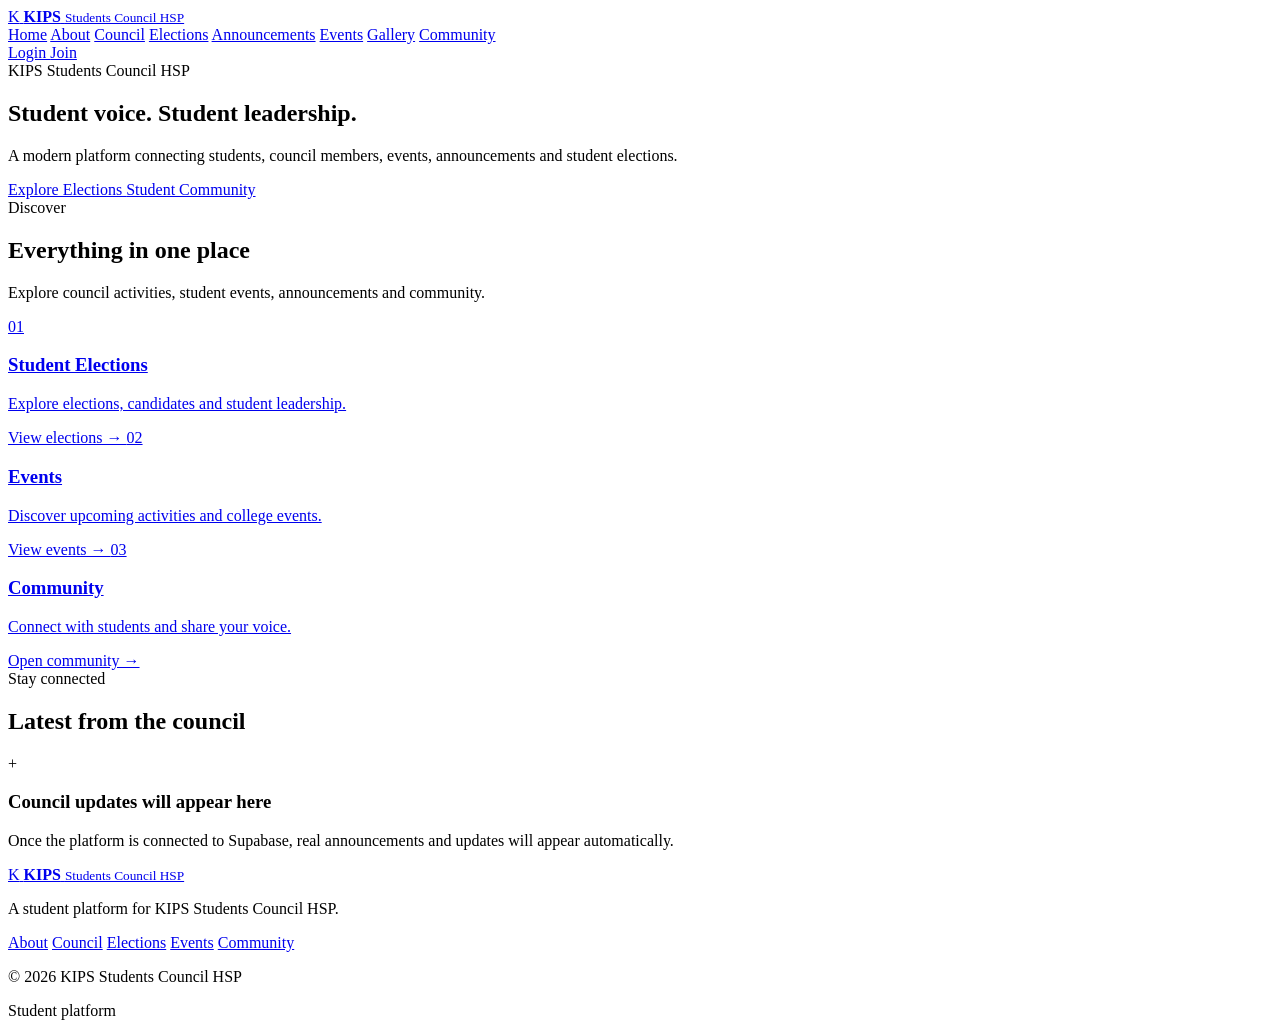
==== index.html @ b63b07a6 "Create index.html" ====
<!DOCTYPE html>
<html lang="en">
<head>
    <meta charset="UTF-8">
    <meta name="viewport" content="width=device-width, initial-scale=1.0">

    <title>KIPS Students Council HSP</title>

    <meta
        name="description"
        content="KIPS Students Council HSP — student leadership, community, events and elections."
    >

    <link rel="stylesheet" href="css/style.css">
</head>

<body>

    <header class="site-header">

        <div class="container nav-container">

            <a href="index.html" class="brand">
                <span class="brand-mark">K</span>

                <span class="brand-text">
                    <strong>KIPS</strong>
                    <small>Students Council HSP</small>
                </span>
            </a>

            <nav class="main-nav">

                <a href="index.html">Home</a>
                <a href="about.html">About</a>
                <a href="council.html">Council</a>
                <a href="elections.html">Elections</a>
                <a href="announcements.html">Announcements</a>
                <a href="events.html">Events</a>
                <a href="gallery.html">Gallery</a>
                <a href="community.html">Community</a>

            </nav>

            <div class="nav-actions">

                <a href="login.html" class="btn btn-outline">
                    Login
                </a>

                <a href="signup.html" class="btn btn-primary">
                    Join
                </a>

            </div>

        </div>

    </header>


    <main>

        <section class="hero">

            <div class="container hero-content">

                <div class="hero-copy">

                    <span class="eyebrow">
                        KIPS Students Council HSP
                    </span>

                    <h1>
                        Student voice.
                        <span>Student leadership.</span>
                    </h1>

                    <p>
                        A modern platform connecting students,
                        council members, events, announcements
                        and student elections.
                    </p>

                    <div class="hero-actions">

                        <a href="elections.html" class="btn btn-primary btn-large">
                            Explore Elections
                        </a>

                        <a href="community.html" class="btn btn-secondary btn-large">
                            Student Community
                        </a>

                    </div>

                </div>

            </div>

        </section>


        <section class="section">

            <div class="container">

                <div class="section-heading">

                    <div>
                        <span class="eyebrow">Discover</span>

                        <h2>
                            Everything in one place
                        </h2>
                    </div>

                    <p>
                        Explore council activities, student
                        events, announcements and community.
                    </p>

                </div>


                <div class="feature-grid">

                    <a href="elections.html" class="feature-card">

                        <span class="feature-number">01</span>

                        <h3>Student Elections</h3>

                        <p>
                            Explore elections, candidates
                            and student leadership.
                        </p>

                        <span class="card-link">
                            View elections →
                        </span>

                    </a>


                    <a href="events.html" class="feature-card">

                        <span class="feature-number">02</span>

                        <h3>Events</h3>

                        <p>
                            Discover upcoming activities
                            and college events.
                        </p>

                        <span class="card-link">
                            View events →
                        </span>

                    </a>


                    <a href="community.html" class="feature-card">

                        <span class="feature-number">03</span>

                        <h3>Community</h3>

                        <p>
                            Connect with students and
                            share your voice.
                        </p>

                        <span class="card-link">
                            Open community →
                        </span>

                    </a>

                </div>

            </div>

        </section>


        <section class="section section-alt">

            <div class="container">

                <div class="section-heading">

                    <div>
                        <span class="eyebrow">Stay connected</span>

                        <h2>
                            Latest from the council
                        </h2>
                    </div>

                </div>


                <div class="content-placeholder">

                    <div class="empty-state">

                        <span class="empty-icon">+</span>

                        <h3>
                            Council updates will appear here
                        </h3>

                        <p>
                            Once the platform is connected to
                            Supabase, real announcements and
                            updates will appear automatically.
                        </p>

                    </div>

                </div>

            </div>

        </section>

    </main>


    <footer class="site-footer">

        <div class="container footer-content">

            <div>

                <a href="index.html" class="brand">
                    <span class="brand-mark">K</span>

                    <span class="brand-text">
                        <strong>KIPS</strong>
                        <small>Students Council HSP</small>
                    </span>
                </a>

                <p class="footer-description">
                    A student platform for KIPS Students Council HSP.
                </p>

            </div>


            <div class="footer-links">

                <a href="about.html">About</a>
                <a href="council.html">Council</a>
                <a href="elections.html">Elections</a>
                <a href="events.html">Events</a>
                <a href="community.html">Community</a>

            </div>

        </div>


        <div class="container footer-bottom">

            <p>
                © 2026 KIPS Students Council HSP
            </p>

            <p>
                Student platform
            </p>

        </div>

    </footer>


    <script src="js/app.js"></script>

</body>
</html>
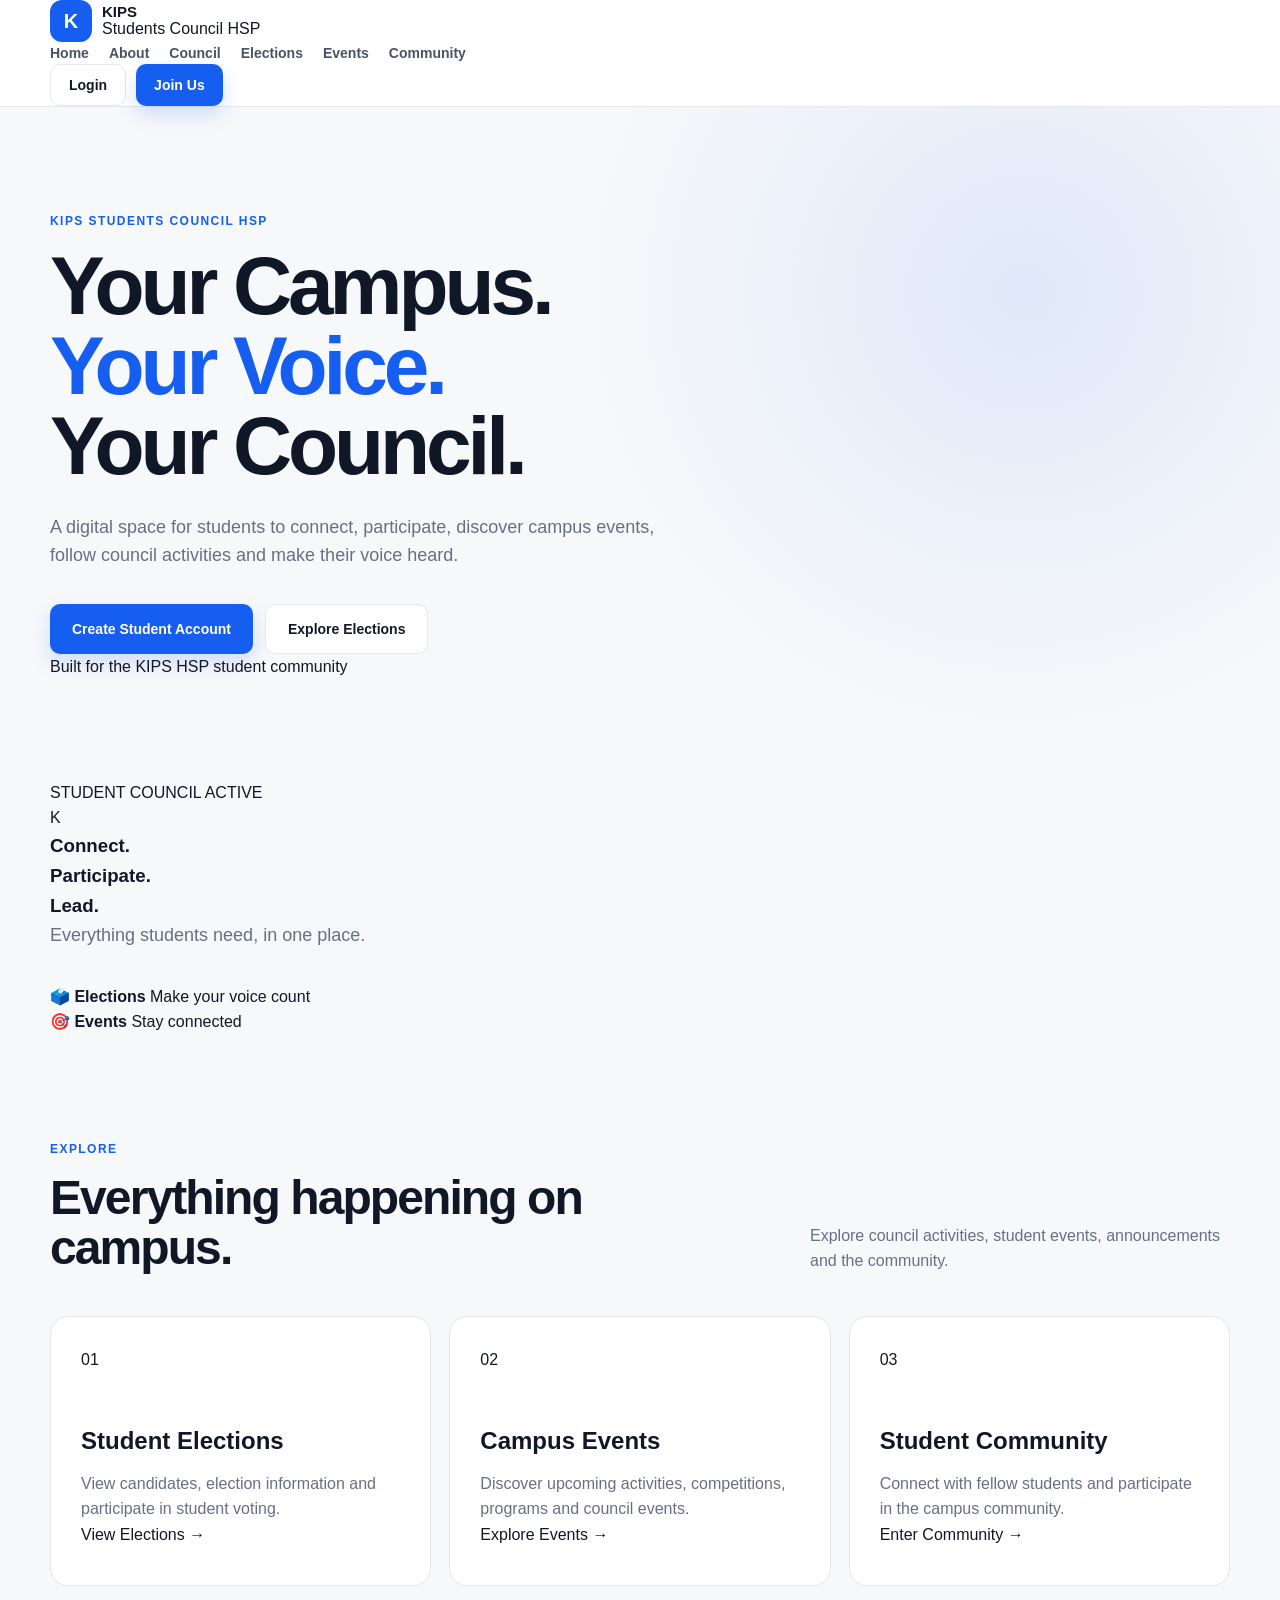
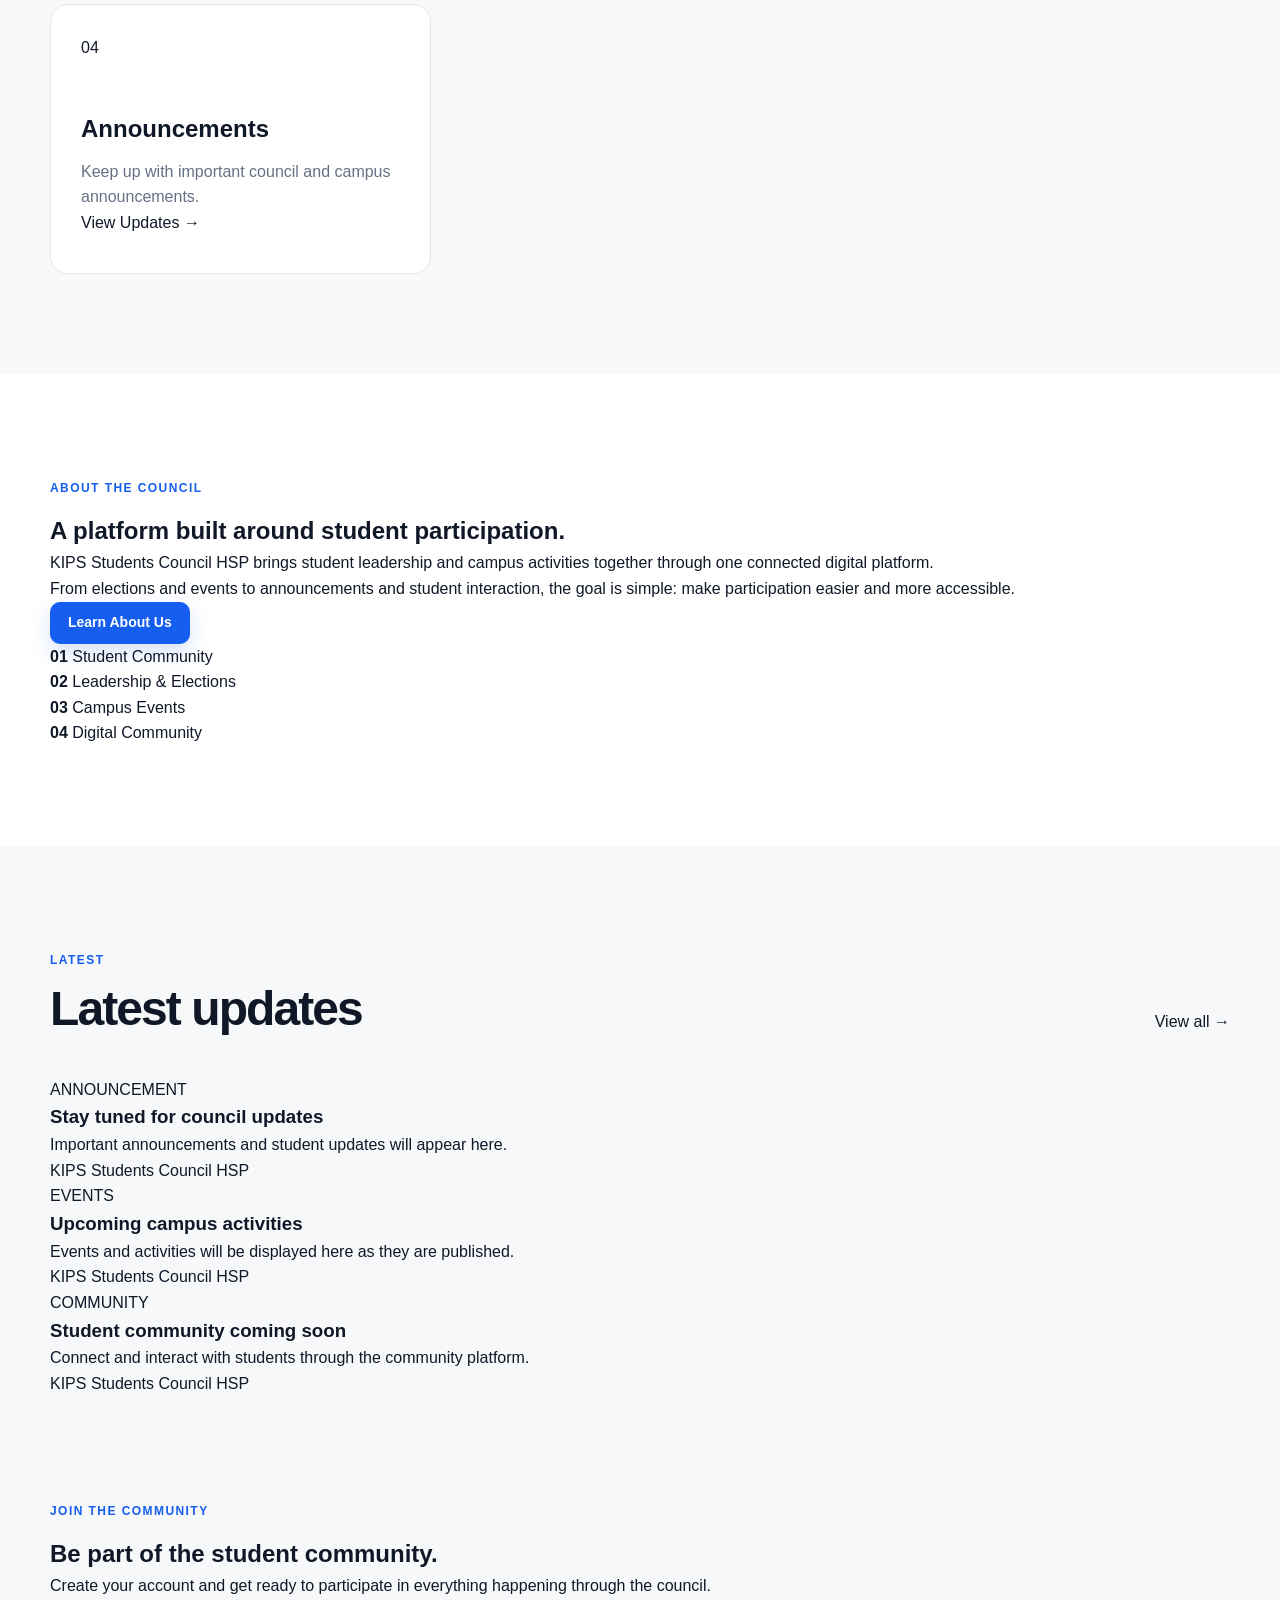
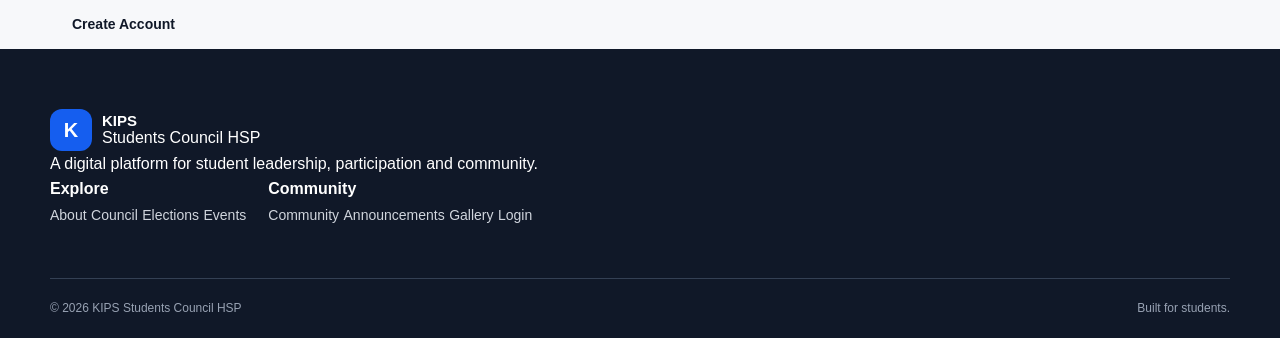
==== commit 6cce398d: "Update index.html" ====
--- a/index.html
+++ b/index.html
@@ -3,277 +3,428 @@
 <head>
     <meta charset="UTF-8">
     <meta name="viewport" content="width=device-width, initial-scale=1.0">
-
+    <meta name="description" content="KIPS Students Council HSP — Student leadership, events, elections, announcements and community.">
     <title>KIPS Students Council HSP</title>
-
-    <meta
-        name="description"
-        content="KIPS Students Council HSP — student leadership, community, events and elections."
-    >
 
     <link rel="stylesheet" href="css/style.css">
 </head>
 
 <body>
 
+    <!-- HEADER -->
     <header class="site-header">
-
-        <div class="container nav-container">
+        <div class="container nav-wrap">
 
             <a href="index.html" class="brand">
-                <span class="brand-mark">K</span>
-
-                <span class="brand-text">
+                <div class="brand-mark">K</div>
+
+                <div class="brand-text">
                     <strong>KIPS</strong>
-                    <small>Students Council HSP</small>
-                </span>
+                    <span>Students Council HSP</span>
+                </div>
             </a>
 
             <nav class="main-nav">
-
-                <a href="index.html">Home</a>
-                <a href="about.html">About</a>
-                <a href="council.html">Council</a>
-                <a href="elections.html">Elections</a>
-                <a href="announcements.html">Announcements</a>
-                <a href="events.html">Events</a>
-                <a href="gallery.html">Gallery</a>
-                <a href="community.html">Community</a>
-
-            </nav>
-
-            <div class="nav-actions">
-
-                <a href="login.html" class="btn btn-outline">
-                    Login
-                </a>
-
-                <a href="signup.html" class="btn btn-primary">
-                    Join
-                </a>
-
-            </div>
-
-        </div>
-
-    </header>
-
-
-    <main>
-
-        <section class="hero">
-
-            <div class="container hero-content">
-
-                <div class="hero-copy">
-
-                    <span class="eyebrow">
-                        KIPS Students Council HSP
-                    </span>
-
-                    <h1>
-                        Student voice.
-                        <span>Student leadership.</span>
-                    </h1>
-
-                    <p>
-                        A modern platform connecting students,
-                        council members, events, announcements
-                        and student elections.
-                    </p>
-
-                    <div class="hero-actions">
-
-                        <a href="elections.html" class="btn btn-primary btn-large">
-                            Explore Elections
-                        </a>
-
-                        <a href="community.html" class="btn btn-secondary btn-large">
-                            Student Community
-                        </a>
-
-                    </div>
-
-                </div>
-
-            </div>
-
-        </section>
-
-
-        <section class="section">
-
-            <div class="container">
-
-                <div class="section-heading">
-
-                    <div>
-                        <span class="eyebrow">Discover</span>
-
-                        <h2>
-                            Everything in one place
-                        </h2>
-                    </div>
-
-                    <p>
-                        Explore council activities, student
-                        events, announcements and community.
-                    </p>
-
-                </div>
-
-
-                <div class="feature-grid">
-
-                    <a href="elections.html" class="feature-card">
-
-                        <span class="feature-number">01</span>
-
-                        <h3>Student Elections</h3>
-
-                        <p>
-                            Explore elections, candidates
-                            and student leadership.
-                        </p>
-
-                        <span class="card-link">
-                            View elections →
-                        </span>
-
-                    </a>
-
-
-                    <a href="events.html" class="feature-card">
-
-                        <span class="feature-number">02</span>
-
-                        <h3>Events</h3>
-
-                        <p>
-                            Discover upcoming activities
-                            and college events.
-                        </p>
-
-                        <span class="card-link">
-                            View events →
-                        </span>
-
-                    </a>
-
-
-                    <a href="community.html" class="feature-card">
-
-                        <span class="feature-number">03</span>
-
-                        <h3>Community</h3>
-
-                        <p>
-                            Connect with students and
-                            share your voice.
-                        </p>
-
-                        <span class="card-link">
-                            Open community →
-                        </span>
-
-                    </a>
-
-                </div>
-
-            </div>
-
-        </section>
-
-
-        <section class="section section-alt">
-
-            <div class="container">
-
-                <div class="section-heading">
-
-                    <div>
-                        <span class="eyebrow">Stay connected</span>
-
-                        <h2>
-                            Latest from the council
-                        </h2>
-                    </div>
-
-                </div>
-
-
-                <div class="content-placeholder">
-
-                    <div class="empty-state">
-
-                        <span class="empty-icon">+</span>
-
-                        <h3>
-                            Council updates will appear here
-                        </h3>
-
-                        <p>
-                            Once the platform is connected to
-                            Supabase, real announcements and
-                            updates will appear automatically.
-                        </p>
-
-                    </div>
-
-                </div>
-
-            </div>
-
-        </section>
-
-    </main>
-
-
-    <footer class="site-footer">
-
-        <div class="container footer-content">
-
-            <div>
-
-                <a href="index.html" class="brand">
-                    <span class="brand-mark">K</span>
-
-                    <span class="brand-text">
-                        <strong>KIPS</strong>
-                        <small>Students Council HSP</small>
-                    </span>
-                </a>
-
-                <p class="footer-description">
-                    A student platform for KIPS Students Council HSP.
-                </p>
-
-            </div>
-
-
-            <div class="footer-links">
-
+                <a href="index.html" class="active">Home</a>
                 <a href="about.html">About</a>
                 <a href="council.html">Council</a>
                 <a href="elections.html">Elections</a>
                 <a href="events.html">Events</a>
                 <a href="community.html">Community</a>
-
+            </nav>
+
+            <div class="nav-actions">
+                <a href="login.html" class="btn btn-outline">Login</a>
+                <a href="signup.html" class="btn btn-primary">Join Us</a>
             </div>
 
         </div>
+    </header>
+
+
+    <!-- HERO -->
+    <main>
+
+        <section class="hero">
+            <div class="container hero-grid">
+
+                <div class="hero-content">
+
+                    <span class="eyebrow">
+                        KIPS Students Council HSP
+                    </span>
+
+                    <h1>
+                        Your Campus.
+                        <span>Your Voice.</span>
+                        Your Council.
+                    </h1>
+
+                    <p>
+                        A digital space for students to connect, participate,
+                        discover campus events, follow council activities and
+                        make their voice heard.
+                    </p>
+
+                    <div class="hero-actions">
+                        <a href="signup.html" class="btn btn-primary btn-large">
+                            Create Student Account
+                        </a>
+
+                        <a href="elections.html" class="btn btn-outline btn-large">
+                            Explore Elections
+                        </a>
+                    </div>
+
+                    <div class="hero-note">
+                        <span class="status-dot"></span>
+                        Built for the KIPS HSP student community
+                    </div>
+
+                </div>
+
+
+                <div class="hero-visual">
+
+                    <div class="hero-card hero-card-main">
+                        <div class="hero-card-top">
+                            <span class="mini-label">STUDENT COUNCIL</span>
+                            <span class="mini-status">ACTIVE</span>
+                        </div>
+
+                        <div class="hero-symbol">
+                            K
+                        </div>
+
+                        <h3>
+                            Connect.<br>
+                            Participate.<br>
+                            Lead.
+                        </h3>
+
+                        <p>
+                            Everything students need, in one place.
+                        </p>
+                    </div>
+
+                    <div class="floating-card floating-card-one">
+                        <strong>🗳️ Elections</strong>
+                        <span>Make your voice count</span>
+                    </div>
+
+                    <div class="floating-card floating-card-two">
+                        <strong>🎯 Events</strong>
+                        <span>Stay connected</span>
+                    </div>
+
+                </div>
+
+            </div>
+        </section>
+
+
+        <!-- QUICK ACCESS -->
+        <section class="section">
+            <div class="container">
+
+                <div class="section-heading">
+                    <div>
+                        <span class="eyebrow">EXPLORE</span>
+                        <h2>Everything happening on campus.</h2>
+                    </div>
+
+                    <p>
+                        Explore council activities, student events,
+                        announcements and the community.
+                    </p>
+                </div>
+
+
+                <div class="feature-grid">
+
+                    <a href="elections.html" class="feature-card">
+                        <div class="feature-icon">01</div>
+
+                        <h3>Student Elections</h3>
+
+                        <p>
+                            View candidates, election information and
+                            participate in student voting.
+                        </p>
+
+                        <span class="feature-link">
+                            View Elections →
+                        </span>
+                    </a>
+
+
+                    <a href="events.html" class="feature-card">
+                        <div class="feature-icon">02</div>
+
+                        <h3>Campus Events</h3>
+
+                        <p>
+                            Discover upcoming activities, competitions,
+                            programs and council events.
+                        </p>
+
+                        <span class="feature-link">
+                            Explore Events →
+                        </span>
+                    </a>
+
+
+                    <a href="community.html" class="feature-card">
+                        <div class="feature-icon">03</div>
+
+                        <h3>Student Community</h3>
+
+                        <p>
+                            Connect with fellow students and participate
+                            in the campus community.
+                        </p>
+
+                        <span class="feature-link">
+                            Enter Community →
+                        </span>
+                    </a>
+
+
+                    <a href="announcements.html" class="feature-card">
+                        <div class="feature-icon">04</div>
+
+                        <h3>Announcements</h3>
+
+                        <p>
+                            Keep up with important council and campus
+                            announcements.
+                        </p>
+
+                        <span class="feature-link">
+                            View Updates →
+                        </span>
+                    </a>
+
+                </div>
+
+            </div>
+        </section>
+
+
+        <!-- ABOUT PREVIEW -->
+        <section class="section section-alt">
+            <div class="container split-section">
+
+                <div>
+                    <span class="eyebrow">ABOUT THE COUNCIL</span>
+
+                    <h2>
+                        A platform built around student participation.
+                    </h2>
+
+                    <p>
+                        KIPS Students Council HSP brings student leadership
+                        and campus activities together through one connected
+                        digital platform.
+                    </p>
+
+                    <p>
+                        From elections and events to announcements and
+                        student interaction, the goal is simple:
+                        make participation easier and more accessible.
+                    </p>
+
+                    <a href="about.html" class="btn btn-primary">
+                        Learn About Us
+                    </a>
+                </div>
+
+
+                <div class="stats-panel">
+
+                    <div class="stat">
+                        <strong>01</strong>
+                        <span>Student Community</span>
+                    </div>
+
+                    <div class="stat">
+                        <strong>02</strong>
+                        <span>Leadership & Elections</span>
+                    </div>
+
+                    <div class="stat">
+                        <strong>03</strong>
+                        <span>Campus Events</span>
+                    </div>
+
+                    <div class="stat">
+                        <strong>04</strong>
+                        <span>Digital Community</span>
+                    </div>
+
+                </div>
+
+            </div>
+        </section>
+
+
+        <!-- LATEST UPDATES -->
+        <section class="section">
+            <div class="container">
+
+                <div class="section-heading">
+                    <div>
+                        <span class="eyebrow">LATEST</span>
+                        <h2>Latest updates</h2>
+                    </div>
+
+                    <a href="announcements.html" class="text-link">
+                        View all →
+                    </a>
+                </div>
+
+
+                <div class="updates-grid">
+
+                    <article class="update-card">
+                        <span class="update-tag">ANNOUNCEMENT</span>
+
+                        <h3>
+                            Stay tuned for council updates
+                        </h3>
+
+                        <p>
+                            Important announcements and student updates
+                            will appear here.
+                        </p>
+
+                        <span class="update-date">
+                            KIPS Students Council HSP
+                        </span>
+                    </article>
+
+
+                    <article class="update-card">
+                        <span class="update-tag">EVENTS</span>
+
+                        <h3>
+                            Upcoming campus activities
+                        </h3>
+
+                        <p>
+                            Events and activities will be displayed here
+                            as they are published.
+                        </p>
+
+                        <span class="update-date">
+                            KIPS Students Council HSP
+                        </span>
+                    </article>
+
+
+                    <article class="update-card">
+                        <span class="update-tag">COMMUNITY</span>
+
+                        <h3>
+                            Student community coming soon
+                        </h3>
+
+                        <p>
+                            Connect and interact with students through
+                            the community platform.
+                        </p>
+
+                        <span class="update-date">
+                            KIPS Students Council HSP
+                        </span>
+                    </article>
+
+                </div>
+
+            </div>
+        </section>
+
+
+        <!-- CTA -->
+        <section class="cta-section">
+            <div class="container cta-content">
+
+                <div>
+                    <span class="eyebrow">JOIN THE COMMUNITY</span>
+
+                    <h2>
+                        Be part of the student community.
+                    </h2>
+
+                    <p>
+                        Create your account and get ready to participate
+                        in everything happening through the council.
+                    </p>
+                </div>
+
+                <a href="signup.html" class="btn btn-light btn-large">
+                    Create Account
+                </a>
+
+            </div>
+        </section>
+
+    </main>
+
+
+    <!-- FOOTER -->
+    <footer class="site-footer">
+
+        <div class="container footer-grid">
+
+            <div>
+                <a href="index.html" class="brand footer-brand">
+                    <div class="brand-mark">K</div>
+
+                    <div class="brand-text">
+                        <strong>KIPS</strong>
+                        <span>Students Council HSP</span>
+                    </div>
+                </a>
+
+                <p>
+                    A digital platform for student leadership,
+                    participation and community.
+                </p>
+            </div>
+
+
+            <div class="footer-links">
+
+                <div>
+                    <h4>Explore</h4>
+                    <a href="about.html">About</a>
+                    <a href="council.html">Council</a>
+                    <a href="elections.html">Elections</a>
+                    <a href="events.html">Events</a>
+                </div>
+
+                <div>
+                    <h4>Community</h4>
+                    <a href="community.html">Community</a>
+                    <a href="announcements.html">Announcements</a>
+                    <a href="gallery.html">Gallery</a>
+                    <a href="login.html">Login</a>
+                </div>
+
+            </div>
+
+        </div>
 
 
         <div class="container footer-bottom">
-
-            <p>
+            <span>
                 © 2026 KIPS Students Council HSP
-            </p>
-
-            <p>
-                Student platform
-            </p>
-
+            </span>
+
+            <span>
+                Built for students.
+            </span>
         </div>
 
     </footer>
--- a/css/style.css
+++ b/css/style.css
@@ -0,0 +1,583 @@
+:root {
+    --bg: #f7f8fa;
+    --surface: #ffffff;
+    --surface-dark: #101828;
+
+    --text: #101828;
+    --muted: #667085;
+
+    --primary: #155eef;
+    --primary-dark: #004eeb;
+
+    --border: #e4e7ec;
+
+    --radius: 18px;
+
+    --container: 1180px;
+}
+
+
+* {
+    margin: 0;
+    padding: 0;
+    box-sizing: border-box;
+}
+
+
+html {
+    scroll-behavior: smooth;
+}
+
+
+body {
+    font-family: Arial, Helvetica, sans-serif;
+    background: var(--bg);
+    color: var(--text);
+    line-height: 1.6;
+}
+
+
+a {
+    color: inherit;
+    text-decoration: none;
+}
+
+
+.container {
+    width: min(1180px, calc(100% - 40px));
+    margin: 0 auto;
+}
+
+
+/* HEADER */
+
+.site-header {
+    position: sticky;
+    top: 0;
+    z-index: 100;
+
+    background: rgba(255, 255, 255, 0.96);
+    border-bottom: 1px solid var(--border);
+}
+
+
+.nav-container {
+    min-height: 76px;
+
+    display: flex;
+    align-items: center;
+    justify-content: space-between;
+
+    gap: 24px;
+}
+
+
+.brand {
+    display: flex;
+    align-items: center;
+    gap: 10px;
+
+    flex-shrink: 0;
+}
+
+
+.brand-mark {
+    width: 42px;
+    height: 42px;
+
+    display: grid;
+    place-items: center;
+
+    border-radius: 12px;
+
+    background: var(--primary);
+    color: white;
+
+    font-size: 20px;
+    font-weight: 800;
+}
+
+
+.brand-text {
+    display: flex;
+    flex-direction: column;
+
+    line-height: 1.1;
+}
+
+
+.brand-text strong {
+    font-size: 15px;
+}
+
+
+.brand-text small {
+    margin-top: 3px;
+
+    color: var(--muted);
+
+    font-size: 10px;
+}
+
+
+.main-nav {
+    display: flex;
+    align-items: center;
+    gap: 20px;
+}
+
+
+.main-nav a {
+    color: #475467;
+    font-size: 14px;
+    font-weight: 600;
+
+    transition:
+        color 0.2s ease,
+        transform 0.2s ease;
+}
+
+
+.main-nav a:hover {
+    color: var(--primary);
+    transform: translateY(-1px);
+}
+
+
+.nav-actions {
+    display: flex;
+    gap: 10px;
+}
+
+
+/* BUTTONS */
+
+.btn {
+    display: inline-flex;
+    align-items: center;
+    justify-content: center;
+
+    min-height: 42px;
+    padding: 0 18px;
+
+    border-radius: 10px;
+
+    font-size: 14px;
+    font-weight: 700;
+
+    transition:
+        transform 0.2s ease,
+        box-shadow 0.2s ease,
+        background 0.2s ease;
+}
+
+
+.btn:hover {
+    transform: translateY(-2px);
+}
+
+
+.btn-primary {
+    background: var(--primary);
+    color: white;
+
+    box-shadow: 0 8px 20px rgba(21, 94, 239, 0.18);
+}
+
+
+.btn-primary:hover {
+    background: var(--primary-dark);
+}
+
+
+.btn-outline {
+    border: 1px solid var(--border);
+    background: white;
+}
+
+
+.btn-secondary {
+    background: white;
+    border: 1px solid var(--border);
+}
+
+
+.btn-large {
+    min-height: 50px;
+    padding: 0 22px;
+}
+
+
+/* HERO */
+
+.hero {
+    min-height: 610px;
+
+    display: flex;
+    align-items: center;
+
+    background:
+        radial-gradient(
+            circle at 80% 20%,
+            rgba(21, 94, 239, 0.10),
+            transparent 35%
+        ),
+        var(--bg);
+}
+
+
+.hero-content {
+    padding: 100px 0;
+}
+
+
+.hero-copy {
+    max-width: 720px;
+}
+
+
+.eyebrow {
+    display: inline-block;
+
+    margin-bottom: 14px;
+
+    color: var(--primary);
+
+    font-size: 12px;
+    font-weight: 800;
+    letter-spacing: 0.12em;
+    text-transform: uppercase;
+}
+
+
+.hero h1 {
+    max-width: 760px;
+
+    font-size: clamp(48px, 7vw, 82px);
+    line-height: 0.98;
+    letter-spacing: -0.05em;
+
+    margin-bottom: 26px;
+}
+
+
+.hero h1 span {
+    display: block;
+    color: var(--primary);
+}
+
+
+.hero p {
+    max-width: 620px;
+
+    color: var(--muted);
+
+    font-size: 18px;
+
+    margin-bottom: 34px;
+}
+
+
+.hero-actions {
+    display: flex;
+    flex-wrap: wrap;
+    gap: 12px;
+}
+
+
+/* SECTIONS */
+
+.section {
+    padding: 100px 0;
+}
+
+
+.section-alt {
+    background: white;
+}
+
+
+.section-heading {
+    display: flex;
+    align-items: end;
+    justify-content: space-between;
+
+    gap: 40px;
+
+    margin-bottom: 42px;
+}
+
+
+.section-heading h2 {
+    font-size: clamp(32px, 4vw, 48px);
+    line-height: 1.05;
+    letter-spacing: -0.04em;
+}
+
+
+.section-heading p {
+    max-width: 420px;
+
+    color: var(--muted);
+}
+
+
+/* FEATURE CARDS */
+
+.feature-grid {
+    display: grid;
+    grid-template-columns: repeat(3, 1fr);
+    gap: 18px;
+}
+
+
+.feature-card {
+    min-height: 270px;
+
+    display: flex;
+    flex-direction: column;
+
+    padding: 30px;
+
+    background: var(--surface);
+
+    border: 1px solid var(--border);
+    border-radius: var(--radius);
+
+    transition:
+        transform 0.25s ease,
+        box-shadow 0.25s ease,
+        border-color 0.25s ease;
+}
+
+
+.feature-card:hover {
+    transform: translateY(-6px);
+
+    border-color: rgba(21, 94, 239, 0.3);
+
+    box-shadow: 0 18px 45px rgba(16, 24, 40, 0.08);
+}
+
+
+.feature-number {
+    color: var(--primary);
+
+    font-size: 12px;
+    font-weight: 800;
+}
+
+
+.feature-card h3 {
+    margin-top: 50px;
+
+    font-size: 24px;
+}
+
+
+.feature-card p {
+    margin-top: 10px;
+
+    color: var(--muted);
+}
+
+
+.card-link {
+    margin-top: auto;
+
+    color: var(--primary);
+
+    font-size: 14px;
+    font-weight: 700;
+}
+
+
+/* EMPTY STATE */
+
+.content-placeholder {
+    min-height: 300px;
+
+    display: grid;
+    place-items: center;
+
+    border: 1px dashed #cfd4dc;
+    border-radius: var(--radius);
+}
+
+
+.empty-state {
+    max-width: 480px;
+
+    text-align: center;
+
+    padding: 40px;
+}
+
+
+.empty-icon {
+    width: 52px;
+    height: 52px;
+
+    display: grid;
+    place-items: center;
+
+    margin: 0 auto 20px;
+
+    border-radius: 50%;
+
+    background: #eef4ff;
+    color: var(--primary);
+
+    font-size: 25px;
+}
+
+
+.empty-state h3 {
+    margin-bottom: 8px;
+}
+
+
+.empty-state p {
+    color: var(--muted);
+}
+
+
+/* FOOTER */
+
+.site-footer {
+    background: var(--surface-dark);
+    color: white;
+
+    padding-top: 60px;
+}
+
+
+.footer-content {
+    display: flex;
+    justify-content: space-between;
+
+    gap: 40px;
+}
+
+
+.footer-description {
+    max-width: 300px;
+
+    margin-top: 18px;
+
+    color: #98a2b3;
+
+    font-size: 14px;
+}
+
+
+.footer-links {
+    display: flex;
+    flex-wrap: wrap;
+    gap: 22px;
+}
+
+
+.footer-links a {
+    color: #d0d5dd;
+
+    font-size: 14px;
+}
+
+
+.footer-links a:hover {
+    color: white;
+}
+
+
+.footer-bottom {
+    display: flex;
+    justify-content: space-between;
+
+    margin-top: 50px;
+    padding: 20px 0;
+
+    border-top: 1px solid #344054;
+
+    color: #98a2b3;
+
+    font-size: 12px;
+}
+
+
+/* MOBILE */
+
+@media (max-width: 1000px) {
+
+    .main-nav {
+        display: none;
+    }
+
+}
+
+
+@media (max-width: 700px) {
+
+    .container {
+        width: min(100% - 28px, 1180px);
+    }
+
+
+    .nav-container {
+        min-height: 68px;
+    }
+
+
+    .nav-actions .btn-outline {
+        display: none;
+    }
+
+
+    .hero {
+        min-height: auto;
+    }
+
+
+    .hero-content {
+        padding: 80px 0;
+    }
+
+
+    .hero h1 {
+        font-size: clamp(46px, 14vw, 68px);
+    }
+
+
+    .hero p {
+        font-size: 16px;
+    }
+
+
+    .section {
+        padding: 70px 0;
+    }
+
+
+    .section-heading {
+        align-items: start;
+        flex-direction: column;
+        gap: 15px;
+    }
+
+
+    .feature-grid {
+        grid-template-columns: 1fr;
+    }
+
+
+    .footer-content {
+        flex-direction: column;
+    }
+
+
+    .footer-bottom {
+        flex-direction: column;
+        gap: 8px;
+    }
+
+}
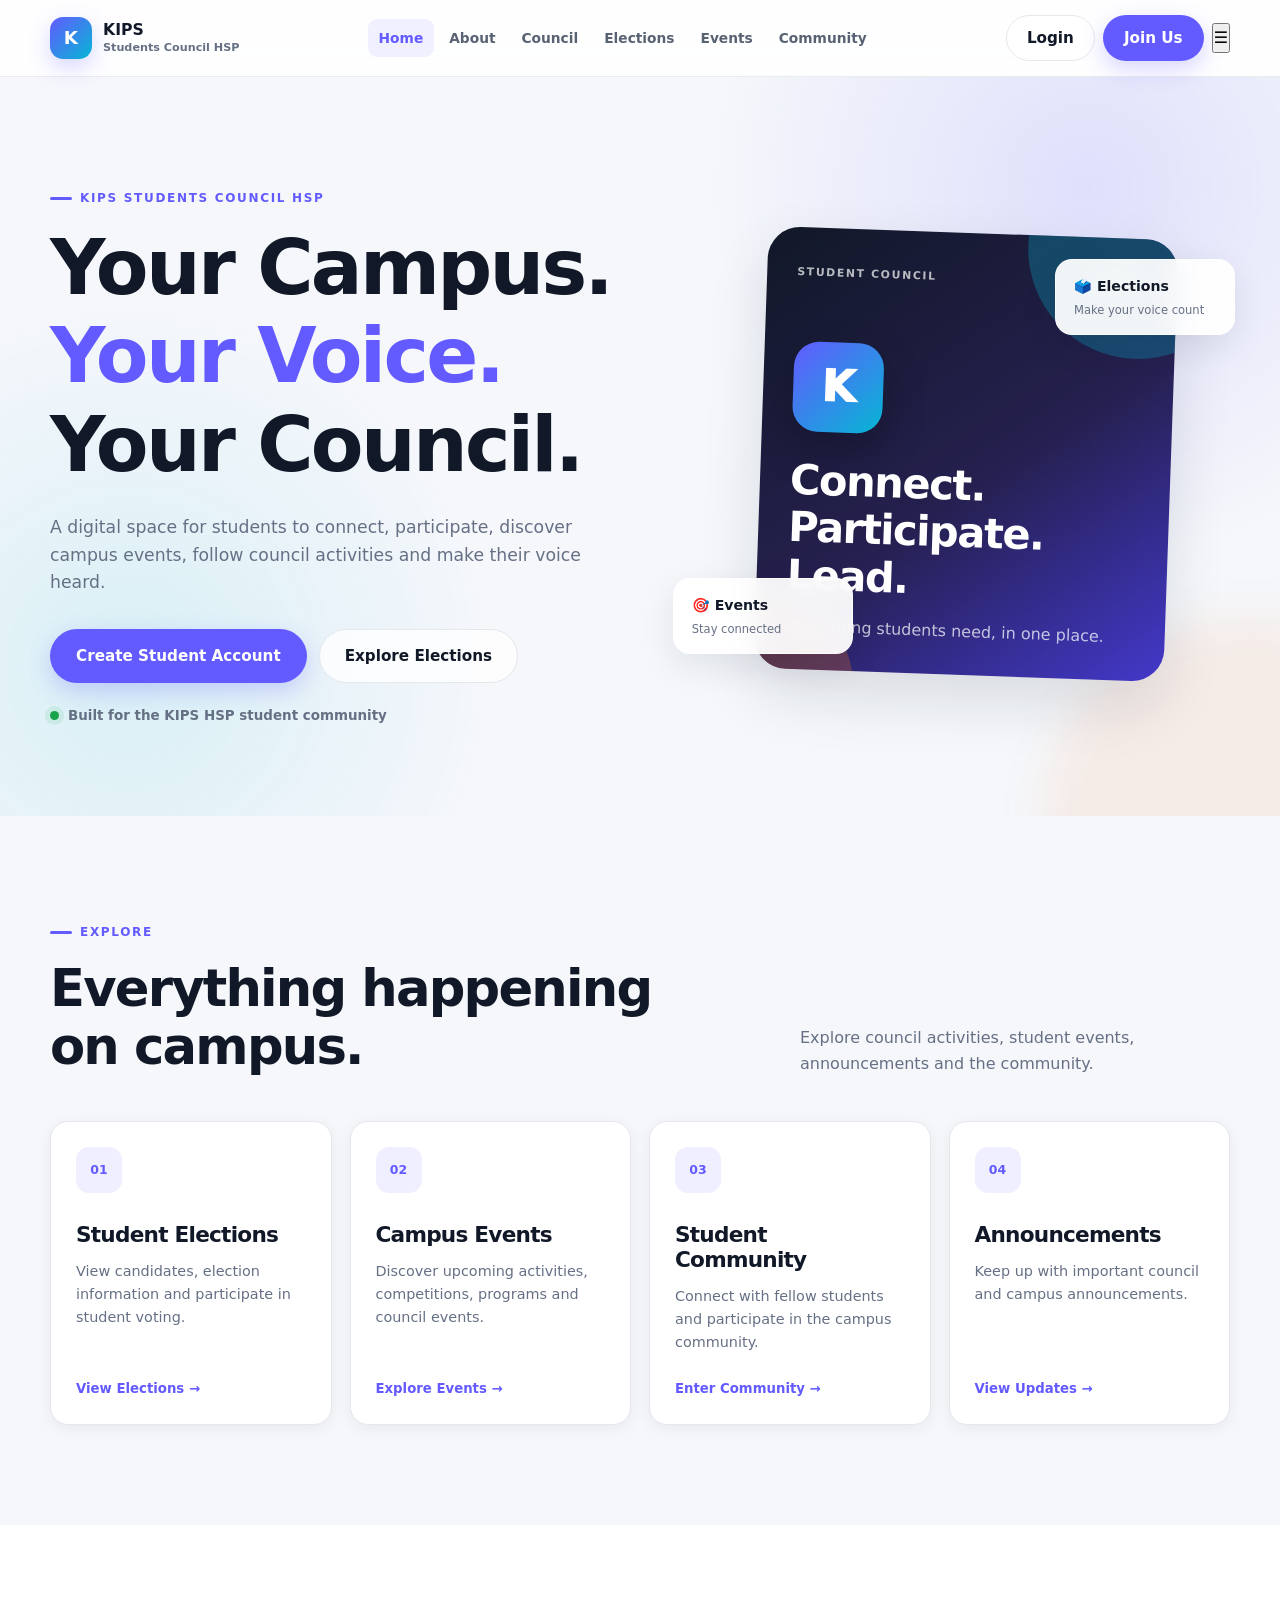
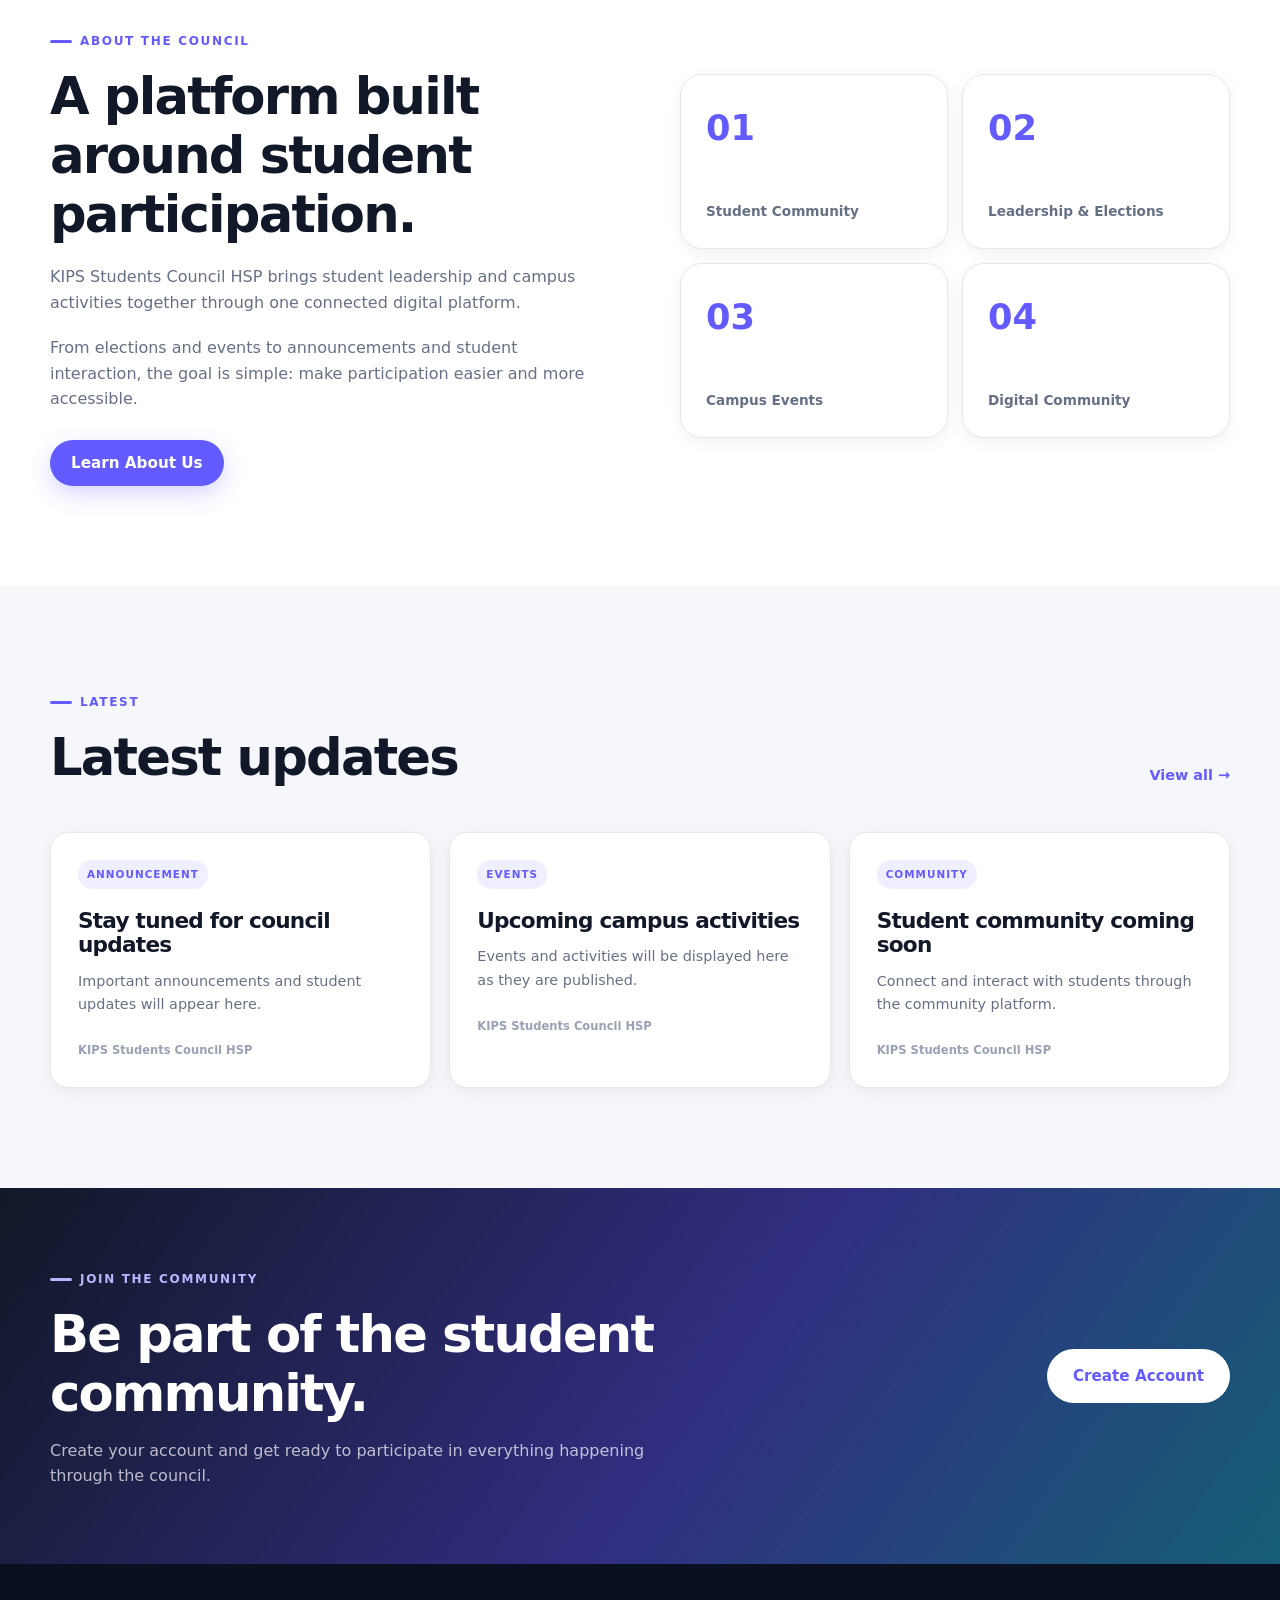
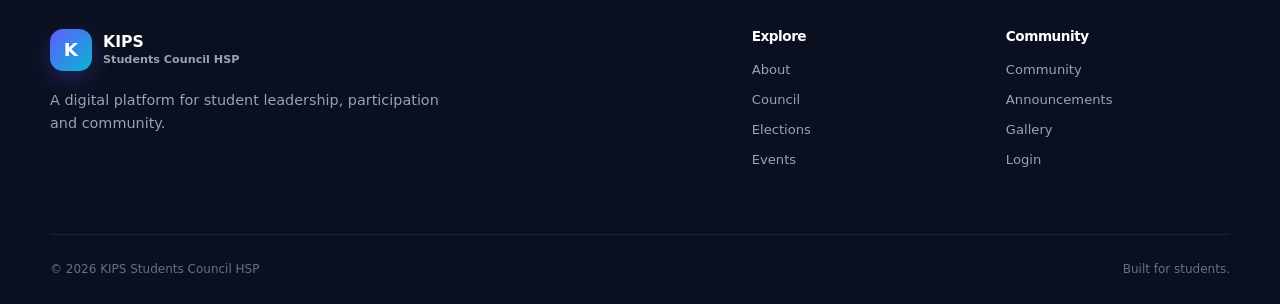
==== commit ead0b291: "Update index.html" ====
--- a/index.html
+++ b/index.html
@@ -3,7 +3,17 @@
 <head>
     <meta charset="UTF-8">
     <meta name="viewport" content="width=device-width, initial-scale=1.0">
-    <meta name="description" content="KIPS Students Council HSP — Student leadership, events, elections, announcements and community.">
+
+    <meta
+        name="description"
+        content="KIPS Students Council HSP — Student leadership, events, elections, announcements and community."
+    >
+
+    <meta
+        name="theme-color"
+        content="#635bff"
+    >
+
     <title>KIPS Students Council HSP</title>
 
     <link rel="stylesheet" href="css/style.css">
@@ -11,41 +21,101 @@
 
 <body>
 
-    <!-- HEADER -->
+    <!-- =========================
+         HEADER
+    ========================== -->
+
     <header class="site-header">
+
         <div class="container nav-wrap">
 
             <a href="index.html" class="brand">
-                <div class="brand-mark">K</div>
+
+                <div class="brand-mark">
+                    K
+                </div>
 
                 <div class="brand-text">
                     <strong>KIPS</strong>
                     <span>Students Council HSP</span>
                 </div>
+
             </a>
 
-            <nav class="main-nav">
-                <a href="index.html" class="active">Home</a>
-                <a href="about.html">About</a>
-                <a href="council.html">Council</a>
-                <a href="elections.html">Elections</a>
-                <a href="events.html">Events</a>
-                <a href="community.html">Community</a>
+
+            <nav class="main-nav" id="mainNav">
+
+                <a href="index.html" class="active">
+                    Home
+                </a>
+
+                <a href="about.html">
+                    About
+                </a>
+
+                <a href="council.html">
+                    Council
+                </a>
+
+                <a href="elections.html">
+                    Elections
+                </a>
+
+                <a href="events.html">
+                    Events
+                </a>
+
+                <a href="community.html">
+                    Community
+                </a>
+
             </nav>
 
+
             <div class="nav-actions">
-                <a href="login.html" class="btn btn-outline">Login</a>
-                <a href="signup.html" class="btn btn-primary">Join Us</a>
+
+                <a
+                    href="login.html"
+                    class="btn btn-outline"
+                >
+                    Login
+                </a>
+
+                <a
+                    href="signup.html"
+                    class="btn btn-primary"
+                >
+                    Join Us
+                </a>
+
+                <button
+                    class="mobile-menu-btn"
+                    id="mobileMenuBtn"
+                    type="button"
+                    aria-label="Open navigation menu"
+                    aria-expanded="false"
+                >
+                    ☰
+                </button>
+
             </div>
 
         </div>
+
     </header>
 
 
-    <!-- HERO -->
+    <!-- =========================
+         MAIN
+    ========================== -->
+
     <main>
 
+
+        <!-- HERO -->
+
         <section class="hero">
+
             <div class="container hero-grid">
 
                 <div class="hero-content">
@@ -53,6 +123,7 @@
                     <span class="eyebrow">
                         KIPS Students Council HSP
                     </span>
+
 
                     <h1>
                         Your Campus.
@@ -60,41 +131,68 @@
                         Your Council.
                     </h1>
 
+
                     <p>
-                        A digital space for students to connect, participate,
-                        discover campus events, follow council activities and
-                        make their voice heard.
+                        A digital space for students to connect,
+                        participate, discover campus events,
+                        follow council activities and make their
+                        voice heard.
                     </p>
 
+
                     <div class="hero-actions">
-                        <a href="signup.html" class="btn btn-primary btn-large">
+
+                        <a
+                            href="signup.html"
+                            class="btn btn-primary btn-large"
+                        >
                             Create Student Account
                         </a>
 
-                        <a href="elections.html" class="btn btn-outline btn-large">
+                        <a
+                            href="elections.html"
+                            class="btn btn-outline btn-large"
+                        >
                             Explore Elections
                         </a>
-                    </div>
+
+                    </div>
+
 
                     <div class="hero-note">
+
                         <span class="status-dot"></span>
+
                         Built for the KIPS HSP student community
-                    </div>
-
-                </div>
-
+
+                    </div>
+
+                </div>
+
+
+                <!-- HERO VISUAL -->
 
                 <div class="hero-visual">
 
-                    <div class="hero-card hero-card-main">
+                    <div class="hero-card-main">
+
                         <div class="hero-card-top">
-                            <span class="mini-label">STUDENT COUNCIL</span>
-                            <span class="mini-status">ACTIVE</span>
+
+                            <span class="mini-label">
+                                STUDENT COUNCIL
+                            </span>
+
+                            <span class="mini-status">
+                                ACTIVE
+                            </span>
+
                         </div>
+
 
                         <div class="hero-symbol">
                             K
                         </div>
+
 
                         <h3>
                             Connect.<br>
@@ -102,314 +200,544 @@
                             Lead.
                         </h3>
 
+
                         <p>
-                            Everything students need, in one place.
+                            Everything students need,
+                            in one place.
                         </p>
-                    </div>
+
+                    </div>
+
 
                     <div class="floating-card floating-card-one">
-                        <strong>🗳️ Elections</strong>
-                        <span>Make your voice count</span>
-                    </div>
+
+                        <strong>
+                            🗳️ Elections
+                        </strong>
+
+                        <span>
+                            Make your voice count
+                        </span>
+
+                    </div>
+
 
                     <div class="floating-card floating-card-two">
-                        <strong>🎯 Events</strong>
-                        <span>Stay connected</span>
+
+                        <strong>
+                            🎯 Events
+                        </strong>
+
+                        <span>
+                            Stay connected
+                        </span>
+
                     </div>
 
                 </div>
 
             </div>
+
         </section>
 
 
+
         <!-- QUICK ACCESS -->
+
         <section class="section">
+
             <div class="container">
 
                 <div class="section-heading">
+
                     <div>
-                        <span class="eyebrow">EXPLORE</span>
-                        <h2>Everything happening on campus.</h2>
-                    </div>
+
+                        <span class="eyebrow">
+                            EXPLORE
+                        </span>
+
+                        <h2>
+                            Everything happening on campus.
+                        </h2>
+
+                    </div>
+
 
                     <p>
-                        Explore council activities, student events,
-                        announcements and the community.
+                        Explore council activities,
+                        student events, announcements
+                        and the community.
                     </p>
+
                 </div>
 
 
                 <div class="feature-grid">
 
-                    <a href="elections.html" class="feature-card">
-                        <div class="feature-icon">01</div>
-
-                        <h3>Student Elections</h3>
+
+                    <a
+                        href="elections.html"
+                        class="feature-card"
+                    >
+
+                        <div class="feature-icon">
+                            01
+                        </div>
+
+                        <h3>
+                            Student Elections
+                        </h3>
 
                         <p>
-                            View candidates, election information and
-                            participate in student voting.
+                            View candidates, election information
+                            and participate in student voting.
                         </p>
 
                         <span class="feature-link">
                             View Elections →
                         </span>
-                    </a>
-
-
-                    <a href="events.html" class="feature-card">
-                        <div class="feature-icon">02</div>
-
-                        <h3>Campus Events</h3>
+
+                    </a>
+
+
+
+                    <a
+                        href="events.html"
+                        class="feature-card"
+                    >
+
+                        <div class="feature-icon">
+                            02
+                        </div>
+
+                        <h3>
+                            Campus Events
+                        </h3>
 
                         <p>
-                            Discover upcoming activities, competitions,
-                            programs and council events.
+                            Discover upcoming activities,
+                            competitions, programs and
+                            council events.
                         </p>
 
                         <span class="feature-link">
                             Explore Events →
                         </span>
-                    </a>
-
-
-                    <a href="community.html" class="feature-card">
-                        <div class="feature-icon">03</div>
-
-                        <h3>Student Community</h3>
+
+                    </a>
+
+
+
+                    <a
+                        href="community.html"
+                        class="feature-card"
+                    >
+
+                        <div class="feature-icon">
+                            03
+                        </div>
+
+                        <h3>
+                            Student Community
+                        </h3>
 
                         <p>
-                            Connect with fellow students and participate
-                            in the campus community.
+                            Connect with fellow students
+                            and participate in the campus
+                            community.
                         </p>
 
                         <span class="feature-link">
                             Enter Community →
                         </span>
-                    </a>
-
-
-                    <a href="announcements.html" class="feature-card">
-                        <div class="feature-icon">04</div>
-
-                        <h3>Announcements</h3>
+
+                    </a>
+
+
+
+                    <a
+                        href="announcements.html"
+                        class="feature-card"
+                    >
+
+                        <div class="feature-icon">
+                            04
+                        </div>
+
+                        <h3>
+                            Announcements
+                        </h3>
 
                         <p>
-                            Keep up with important council and campus
-                            announcements.
+                            Keep up with important council
+                            and campus announcements.
                         </p>
 
                         <span class="feature-link">
                             View Updates →
                         </span>
+
                     </a>
 
                 </div>
 
             </div>
+
         </section>
 
 
+
         <!-- ABOUT PREVIEW -->
+
         <section class="section section-alt">
+
             <div class="container split-section">
 
                 <div>
-                    <span class="eyebrow">ABOUT THE COUNCIL</span>
+
+                    <span class="eyebrow">
+                        ABOUT THE COUNCIL
+                    </span>
+
 
                     <h2>
-                        A platform built around student participation.
+                        A platform built around
+                        student participation.
                     </h2>
 
+
                     <p>
-                        KIPS Students Council HSP brings student leadership
-                        and campus activities together through one connected
-                        digital platform.
+                        KIPS Students Council HSP brings
+                        student leadership and campus
+                        activities together through one
+                        connected digital platform.
                     </p>
 
+
                     <p>
-                        From elections and events to announcements and
-                        student interaction, the goal is simple:
-                        make participation easier and more accessible.
+                        From elections and events to
+                        announcements and student
+                        interaction, the goal is simple:
+                        make participation easier and
+                        more accessible.
                     </p>
 
-                    <a href="about.html" class="btn btn-primary">
+
+                    <a
+                        href="about.html"
+                        class="btn btn-primary"
+                    >
                         Learn About Us
                     </a>
+
                 </div>
 
 
                 <div class="stats-panel">
 
+
                     <div class="stat">
-                        <strong>01</strong>
-                        <span>Student Community</span>
-                    </div>
+
+                        <strong>
+                            01
+                        </strong>
+
+                        <span>
+                            Student Community
+                        </span>
+
+                    </div>
+
 
                     <div class="stat">
-                        <strong>02</strong>
-                        <span>Leadership & Elections</span>
-                    </div>
+
+                        <strong>
+                            02
+                        </strong>
+
+                        <span>
+                            Leadership & Elections
+                        </span>
+
+                    </div>
+
 
                     <div class="stat">
-                        <strong>03</strong>
-                        <span>Campus Events</span>
-                    </div>
+
+                        <strong>
+                            03
+                        </strong>
+
+                        <span>
+                            Campus Events
+                        </span>
+
+                    </div>
+
 
                     <div class="stat">
-                        <strong>04</strong>
-                        <span>Digital Community</span>
+
+                        <strong>
+                            04
+                        </strong>
+
+                        <span>
+                            Digital Community
+                        </span>
+
                     </div>
 
                 </div>
 
             </div>
+
         </section>
 
 
+
         <!-- LATEST UPDATES -->
+
         <section class="section">
+
             <div class="container">
 
                 <div class="section-heading">
+
                     <div>
-                        <span class="eyebrow">LATEST</span>
-                        <h2>Latest updates</h2>
-                    </div>
-
-                    <a href="announcements.html" class="text-link">
+
+                        <span class="eyebrow">
+                            LATEST
+                        </span>
+
+                        <h2>
+                            Latest updates
+                        </h2>
+
+                    </div>
+
+
+                    <a
+                        href="announcements.html"
+                        class="text-link"
+                    >
                         View all →
                     </a>
+
                 </div>
 
 
                 <div class="updates-grid">
 
+
                     <article class="update-card">
-                        <span class="update-tag">ANNOUNCEMENT</span>
+
+                        <span class="update-tag">
+                            ANNOUNCEMENT
+                        </span>
 
                         <h3>
                             Stay tuned for council updates
                         </h3>
 
                         <p>
-                            Important announcements and student updates
-                            will appear here.
+                            Important announcements and
+                            student updates will appear here.
                         </p>
 
                         <span class="update-date">
                             KIPS Students Council HSP
                         </span>
+
                     </article>
 
 
+
                     <article class="update-card">
-                        <span class="update-tag">EVENTS</span>
+
+                        <span class="update-tag">
+                            EVENTS
+                        </span>
 
                         <h3>
                             Upcoming campus activities
                         </h3>
 
                         <p>
-                            Events and activities will be displayed here
-                            as they are published.
+                            Events and activities will be
+                            displayed here as they are published.
                         </p>
 
                         <span class="update-date">
                             KIPS Students Council HSP
                         </span>
+
                     </article>
 
 
+
                     <article class="update-card">
-                        <span class="update-tag">COMMUNITY</span>
+
+                        <span class="update-tag">
+                            COMMUNITY
+                        </span>
 
                         <h3>
                             Student community coming soon
                         </h3>
 
                         <p>
-                            Connect and interact with students through
-                            the community platform.
+                            Connect and interact with students
+                            through the community platform.
                         </p>
 
                         <span class="update-date">
                             KIPS Students Council HSP
                         </span>
+
                     </article>
 
                 </div>
 
             </div>
+
         </section>
 
 
-        <!-- CTA -->
+
+        <!-- CALL TO ACTION -->
+
         <section class="cta-section">
+
             <div class="container cta-content">
 
                 <div>
-                    <span class="eyebrow">JOIN THE COMMUNITY</span>
+
+                    <span class="eyebrow">
+                        JOIN THE COMMUNITY
+                    </span>
 
                     <h2>
                         Be part of the student community.
                     </h2>
 
                     <p>
-                        Create your account and get ready to participate
-                        in everything happening through the council.
+                        Create your account and get ready
+                        to participate in everything happening
+                        through the council.
                     </p>
-                </div>
-
-                <a href="signup.html" class="btn btn-light btn-large">
+
+                </div>
+
+
+                <a
+                    href="signup.html"
+                    class="btn btn-light btn-large"
+                >
                     Create Account
                 </a>
 
             </div>
+
         </section>
 
     </main>
 
 
-    <!-- FOOTER -->
+
+    <!-- =========================
+         FOOTER
+    ========================== -->
+
     <footer class="site-footer">
 
         <div class="container footer-grid">
 
+
             <div>
-                <a href="index.html" class="brand footer-brand">
-                    <div class="brand-mark">K</div>
+
+                <a
+                    href="index.html"
+                    class="brand footer-brand"
+                >
+
+                    <div class="brand-mark">
+                        K
+                    </div>
 
                     <div class="brand-text">
-                        <strong>KIPS</strong>
-                        <span>Students Council HSP</span>
-                    </div>
-                </a>
+
+                        <strong>
+                            KIPS
+                        </strong>
+
+                        <span>
+                            Students Council HSP
+                        </span>
+
+                    </div>
+
+                </a>
+
 
                 <p>
-                    A digital platform for student leadership,
-                    participation and community.
+                    A digital platform for student
+                    leadership, participation and community.
                 </p>
+
             </div>
 
 
+
             <div class="footer-links">
 
+
                 <div>
-                    <h4>Explore</h4>
-                    <a href="about.html">About</a>
-                    <a href="council.html">Council</a>
-                    <a href="elections.html">Elections</a>
-                    <a href="events.html">Events</a>
-                </div>
+
+                    <h4>
+                        Explore
+                    </h4>
+
+                    <a href="about.html">
+                        About
+                    </a>
+
+                    <a href="council.html">
+                        Council
+                    </a>
+
+                    <a href="elections.html">
+                        Elections
+                    </a>
+
+                    <a href="events.html">
+                        Events
+                    </a>
+
+                </div>
+
 
                 <div>
-                    <h4>Community</h4>
-                    <a href="community.html">Community</a>
-                    <a href="announcements.html">Announcements</a>
-                    <a href="gallery.html">Gallery</a>
-                    <a href="login.html">Login</a>
+
+                    <h4>
+                        Community
+                    </h4>
+
+                    <a href="community.html">
+                        Community
+                    </a>
+
+                    <a href="announcements.html">
+                        Announcements
+                    </a>
+
+                    <a href="gallery.html">
+                        Gallery
+                    </a>
+
+                    <a href="login.html">
+                        Login
+                    </a>
+
                 </div>
 
             </div>
@@ -418,6 +746,7 @@
 
 
         <div class="container footer-bottom">
+
             <span>
                 © 2026 KIPS Students Council HSP
             </span>
@@ -425,9 +754,11 @@
             <span>
                 Built for students.
             </span>
+
         </div>
 
     </footer>
+
 
 
     <script src="js/app.js"></script>
--- a/css/style.css
+++ b/css/style.css
@@ -1,21 +1,37 @@
 :root {
-    --bg: #f7f8fa;
+    --bg: #f5f7fb;
     --surface: #ffffff;
-    --surface-dark: #101828;
-
-    --text: #101828;
+    --surface-soft: #eef2f8;
+    --text: #111827;
     --muted: #667085;
 
-    --primary: #155eef;
-    --primary-dark: #004eeb;
+    --primary: #635bff;
+    --primary-dark: #4f46e5;
+    --secondary: #06b6d4;
+    --accent: #f97316;
+
+    --success: #16a34a;
+    --danger: #ef4444;
 
     --border: #e4e7ec;
 
-    --radius: 18px;
-
-    --container: 1180px;
-}
-
+    --shadow-sm: 0 4px 16px rgba(15, 23, 42, 0.06);
+    --shadow-md: 0 12px 35px rgba(15, 23, 42, 0.09);
+    --shadow-lg: 0 25px 60px rgba(15, 23, 42, 0.12);
+
+    --radius-sm: 10px;
+    --radius-md: 18px;
+    --radius-lg: 28px;
+
+    --max-width: 1180px;
+
+    --transition: 180ms ease;
+}
+
+
+/* =========================
+   RESET
+========================= */
 
 * {
     margin: 0;
@@ -23,45 +39,202 @@
     box-sizing: border-box;
 }
 
-
 html {
     scroll-behavior: smooth;
 }
 
-
 body {
-    font-family: Arial, Helvetica, sans-serif;
+    font-family:
+        Inter,
+        ui-sans-serif,
+        system-ui,
+        -apple-system,
+        BlinkMacSystemFont,
+        "Segoe UI",
+        sans-serif;
+
     background: var(--bg);
     color: var(--text);
+
     line-height: 1.6;
-}
-
+
+    overflow-x: hidden;
+}
+
+img {
+    max-width: 100%;
+    display: block;
+}
 
 a {
     color: inherit;
     text-decoration: none;
 }
 
+button,
+input,
+textarea,
+select {
+    font: inherit;
+}
+
+button {
+    cursor: pointer;
+}
+
+
+/* =========================
+   GLOBAL
+========================= */
 
 .container {
-    width: min(1180px, calc(100% - 40px));
-    margin: 0 auto;
-}
-
-
-/* HEADER */
+    width: min(var(--max-width), calc(100% - 40px));
+    margin-inline: auto;
+}
+
+.section {
+    padding: 100px 0;
+}
+
+.section-alt {
+    background: #ffffff;
+}
+
+.eyebrow {
+    display: inline-flex;
+    align-items: center;
+    gap: 8px;
+
+    margin-bottom: 16px;
+
+    font-size: 0.75rem;
+    font-weight: 800;
+    letter-spacing: 0.14em;
+
+    color: var(--primary);
+    text-transform: uppercase;
+}
+
+.eyebrow::before {
+    content: "";
+    width: 22px;
+    height: 3px;
+
+    border-radius: 999px;
+    background: var(--primary);
+}
+
+h1,
+h2,
+h3,
+h4 {
+    line-height: 1.15;
+    letter-spacing: -0.035em;
+}
+
+h1 {
+    font-size: clamp(2.8rem, 6vw, 5.7rem);
+}
+
+h2 {
+    font-size: clamp(2rem, 4vw, 3.4rem);
+}
+
+h3 {
+    font-size: 1.35rem;
+}
+
+p {
+    color: var(--muted);
+}
+
+
+/* =========================
+   BUTTONS
+========================= */
+
+.btn {
+    display: inline-flex;
+    align-items: center;
+    justify-content: center;
+    gap: 9px;
+
+    min-height: 46px;
+    padding: 0 20px;
+
+    border: 1px solid transparent;
+    border-radius: 999px;
+
+    font-size: 0.95rem;
+    font-weight: 750;
+
+    transition:
+        transform var(--transition),
+        box-shadow var(--transition),
+        background var(--transition),
+        border-color var(--transition);
+}
+
+.btn:hover {
+    transform: translateY(-2px);
+}
+
+.btn-primary {
+    color: #ffffff;
+    background: var(--primary);
+
+    box-shadow:
+        0 8px 22px rgba(99, 91, 255, 0.25);
+}
+
+.btn-primary:hover {
+    background: var(--primary-dark);
+
+    box-shadow:
+        0 12px 28px rgba(99, 91, 255, 0.32);
+}
+
+.btn-outline {
+    color: var(--text);
+    background: rgba(255, 255, 255, 0.8);
+
+    border-color: var(--border);
+}
+
+.btn-outline:hover {
+    border-color: var(--primary);
+    color: var(--primary);
+}
+
+.btn-light {
+    color: var(--primary);
+    background: #ffffff;
+}
+
+.btn-large {
+    min-height: 54px;
+    padding-inline: 25px;
+}
+
+
+/* =========================
+   HEADER
+========================= */
 
 .site-header {
     position: sticky;
     top: 0;
     z-index: 100;
 
-    background: rgba(255, 255, 255, 0.96);
-    border-bottom: 1px solid var(--border);
-}
-
-
-.nav-container {
+    background: rgba(255, 255, 255, 0.88);
+
+    border-bottom: 1px solid rgba(228, 231, 236, 0.8);
+
+    backdrop-filter: blur(18px);
+    -webkit-backdrop-filter: blur(18px);
+}
+
+.nav-wrap {
     min-height: 76px;
 
     display: flex;
@@ -71,15 +244,13 @@
     gap: 24px;
 }
 
-
 .brand {
-    display: flex;
+    display: inline-flex;
     align-items: center;
-    gap: 10px;
+    gap: 11px;
 
     flex-shrink: 0;
 }
-
 
 .brand-mark {
     width: 42px;
@@ -88,496 +259,1063 @@
     display: grid;
     place-items: center;
 
-    border-radius: 12px;
-
-    background: var(--primary);
-    color: white;
-
-    font-size: 20px;
-    font-weight: 800;
-}
-
+    color: #ffffff;
+
+    font-size: 1.15rem;
+    font-weight: 900;
+
+    border-radius: 13px;
+
+    background:
+        linear-gradient(
+            135deg,
+            var(--primary),
+            var(--secondary)
+        );
+
+    box-shadow:
+        0 8px 22px rgba(99, 91, 255, 0.25);
+}
 
 .brand-text {
     display: flex;
     flex-direction: column;
 
-    line-height: 1.1;
-}
-
+    line-height: 1.05;
+}
 
 .brand-text strong {
-    font-size: 15px;
-}
-
-
-.brand-text small {
-    margin-top: 3px;
+    font-size: 0.98rem;
+}
+
+.brand-text span {
+    margin-top: 4px;
 
     color: var(--muted);
 
-    font-size: 10px;
-}
-
+    font-size: 0.7rem;
+    font-weight: 650;
+}
 
 .main-nav {
     display: flex;
-    align-items: center;
-    gap: 20px;
-}
-
-
-.main-nav a {
-    color: #475467;
-    font-size: 14px;
-    font-weight: 600;
-
-    transition:
-        color 0.2s ease,
-        transform 0.2s ease;
-}
-
-
-.main-nav a:hover {
-    color: var(--primary);
-    transform: translateY(-1px);
-}
-
-
-.nav-actions {
-    display: flex;
-    gap: 10px;
-}
-
-
-/* BUTTONS */
-
-.btn {
-    display: inline-flex;
     align-items: center;
     justify-content: center;
 
-    min-height: 42px;
-    padding: 0 18px;
-
-    border-radius: 10px;
-
-    font-size: 14px;
-    font-weight: 700;
+    gap: 4px;
+}
+
+.main-nav a {
+    position: relative;
+
+    padding: 8px 11px;
+
+    color: #596273;
+
+    font-size: 0.86rem;
+    font-weight: 650;
+
+    border-radius: 9px;
 
     transition:
-        transform 0.2s ease,
-        box-shadow 0.2s ease,
-        background 0.2s ease;
-}
-
-
-.btn:hover {
-    transform: translateY(-2px);
-}
-
-
-.btn-primary {
-    background: var(--primary);
-    color: white;
-
-    box-shadow: 0 8px 20px rgba(21, 94, 239, 0.18);
-}
-
-
-.btn-primary:hover {
-    background: var(--primary-dark);
-}
-
-
-.btn-outline {
-    border: 1px solid var(--border);
-    background: white;
-}
-
-
-.btn-secondary {
-    background: white;
-    border: 1px solid var(--border);
-}
-
-
-.btn-large {
-    min-height: 50px;
-    padding: 0 22px;
-}
-
-
-/* HERO */
+        color var(--transition),
+        background var(--transition);
+}
+
+.main-nav a:hover,
+.main-nav a.active {
+    color: var(--primary);
+    background: #f1f0ff;
+}
+
+.nav-actions {
+    display: flex;
+    align-items: center;
+    gap: 8px;
+}
+
+
+/* =========================
+   HERO
+========================= */
 
 .hero {
-    min-height: 610px;
-
-    display: flex;
-    align-items: center;
+    position: relative;
+
+    padding: 105px 0 90px;
+
+    overflow: hidden;
 
     background:
         radial-gradient(
-            circle at 80% 20%,
-            rgba(21, 94, 239, 0.10),
-            transparent 35%
+            circle at 85% 15%,
+            rgba(99, 91, 255, 0.15),
+            transparent 30%
+        ),
+        radial-gradient(
+            circle at 10% 80%,
+            rgba(6, 182, 212, 0.12),
+            transparent 28%
         ),
         var(--bg);
 }
 
-
-.hero-content {
-    padding: 100px 0;
-}
-
-
-.hero-copy {
-    max-width: 720px;
-}
-
-
-.eyebrow {
-    display: inline-block;
-
-    margin-bottom: 14px;
-
+.hero::after {
+    content: "";
+
+    position: absolute;
+
+    width: 420px;
+    height: 420px;
+
+    right: -180px;
+    bottom: -220px;
+
+    border-radius: 50%;
+
+    background: rgba(249, 115, 22, 0.08);
+
+    filter: blur(20px);
+
+    pointer-events: none;
+}
+
+.hero-grid {
+    position: relative;
+    z-index: 1;
+
+    display: grid;
+    grid-template-columns: 1.05fr 0.95fr;
+
+    align-items: center;
+
+    gap: 70px;
+}
+
+.hero-content h1 {
+    max-width: 760px;
+}
+
+.hero-content h1 span {
     color: var(--primary);
-
-    font-size: 12px;
+}
+
+.hero-content > p {
+    max-width: 650px;
+
+    margin-top: 25px;
+
+    font-size: 1.08rem;
+}
+
+.hero-actions {
+    display: flex;
+    flex-wrap: wrap;
+
+    gap: 12px;
+
+    margin-top: 32px;
+}
+
+.hero-note {
+    display: flex;
+    align-items: center;
+    gap: 9px;
+
+    margin-top: 22px;
+
+    color: var(--muted);
+
+    font-size: 0.84rem;
+    font-weight: 600;
+}
+
+.status-dot {
+    width: 9px;
+    height: 9px;
+
+    border-radius: 50%;
+
+    background: var(--success);
+
+    box-shadow:
+        0 0 0 5px rgba(22, 163, 74, 0.1);
+}
+
+
+/* =========================
+   HERO VISUAL
+========================= */
+
+.hero-visual {
+    position: relative;
+
+    min-height: 500px;
+
+    display: grid;
+    place-items: center;
+}
+
+.hero-card-main {
+    position: relative;
+    z-index: 2;
+
+    width: min(100%, 410px);
+
+    min-height: 430px;
+
+    padding: 30px;
+
+    display: flex;
+    flex-direction: column;
+    justify-content: center;
+
+    overflow: hidden;
+
+    border-radius: 32px;
+
+    color: #ffffff;
+
+    background:
+        linear-gradient(
+            145deg,
+            #111827 0%,
+            #25204f 55%,
+            #4338ca 100%
+        );
+
+    box-shadow: var(--shadow-lg);
+
+    transform: rotate(2deg);
+
+    transition: transform 300ms ease;
+}
+
+.hero-card-main:hover {
+    transform: rotate(0deg) translateY(-5px);
+}
+
+.hero-card-main::before {
+    content: "";
+
+    position: absolute;
+
+    width: 220px;
+    height: 220px;
+
+    top: -100px;
+    right: -70px;
+
+    border-radius: 50%;
+
+    background: rgba(6, 182, 212, 0.28);
+}
+
+.hero-card-main::after {
+    content: "";
+
+    position: absolute;
+
+    width: 170px;
+    height: 170px;
+
+    bottom: -100px;
+    left: -70px;
+
+    border-radius: 50%;
+
+    background: rgba(249, 115, 22, 0.25);
+}
+
+.hero-card-top {
+    position: relative;
+    z-index: 1;
+
+    display: flex;
+    justify-content: space-between;
+    align-items: center;
+}
+
+.mini-label {
+    font-size: 0.68rem;
     font-weight: 800;
-    letter-spacing: 0.12em;
-    text-transform: uppercase;
-}
-
-
-.hero h1 {
-    max-width: 760px;
-
-    font-size: clamp(48px, 7vw, 82px);
-    line-height: 0.98;
-    letter-spacing: -0.05em;
-
-    margin-bottom: 26px;
-}
-
-
-.hero h1 span {
-    display: block;
-    color: var(--primary);
-}
-
-
-.hero p {
-    max-width: 620px;
+    letter-spacing: 0.15em;
+
+    opacity: 0.7;
+}
+
+.mini-status {
+    padding: 5px 9px;
+
+    color: #b9f6ca;
+
+    font-size: 0.65rem;
+    font-weight: 800;
+
+    border: 1px solid rgba(185, 246, 202, 0.25);
+    border-radius: 999px;
+
+    background: rgba(185, 246, 202, 0.1);
+}
+
+.hero-symbol {
+    position: relative;
+    z-index: 1;
+
+    width: 90px;
+    height: 90px;
+
+    margin: 55px 0 25px;
+
+    display: grid;
+    place-items: center;
+
+    border-radius: 25px;
+
+    font-size: 2.7rem;
+    font-weight: 950;
+
+    background:
+        linear-gradient(
+            135deg,
+            var(--primary),
+            var(--secondary)
+        );
+
+    box-shadow:
+        0 18px 40px rgba(0, 0, 0, 0.25);
+}
+
+.hero-card-main h3 {
+    position: relative;
+    z-index: 1;
+
+    font-size: 2.6rem;
+}
+
+.hero-card-main p {
+    position: relative;
+    z-index: 1;
+
+    margin-top: 14px;
+
+    color: rgba(255, 255, 255, 0.72);
+}
+
+.floating-card {
+    position: absolute;
+    z-index: 4;
+
+    display: flex;
+    flex-direction: column;
+
+    min-width: 180px;
+
+    padding: 15px 18px;
+
+    border: 1px solid rgba(255, 255, 255, 0.75);
+    border-radius: 17px;
+
+    background: rgba(255, 255, 255, 0.94);
+
+    box-shadow: var(--shadow-md);
+
+    backdrop-filter: blur(12px);
+
+    animation: floatCard 4s ease-in-out infinite;
+}
+
+.floating-card strong {
+    font-size: 0.88rem;
+}
+
+.floating-card span {
+    margin-top: 3px;
 
     color: var(--muted);
 
-    font-size: 18px;
-
-    margin-bottom: 34px;
-}
-
-
-.hero-actions {
-    display: flex;
-    flex-wrap: wrap;
-    gap: 12px;
-}
-
-
-/* SECTIONS */
-
-.section {
-    padding: 100px 0;
-}
-
-
-.section-alt {
-    background: white;
-}
-
+    font-size: 0.72rem;
+}
+
+.floating-card-one {
+    top: 55px;
+    right: -5px;
+}
+
+.floating-card-two {
+    bottom: 50px;
+    left: -30px;
+
+    animation-delay: 1.2s;
+}
+
+@keyframes floatCard {
+    0%,
+    100% {
+        transform: translateY(0);
+    }
+
+    50% {
+        transform: translateY(-9px);
+    }
+}
+
+
+/* =========================
+   SECTION HEADINGS
+========================= */
 
 .section-heading {
     display: flex;
     align-items: end;
     justify-content: space-between;
 
-    gap: 40px;
-
-    margin-bottom: 42px;
-}
-
+    gap: 35px;
+
+    margin-bottom: 45px;
+}
 
 .section-heading h2 {
-    font-size: clamp(32px, 4vw, 48px);
-    line-height: 1.05;
-    letter-spacing: -0.04em;
-}
-
-
-.section-heading p {
-    max-width: 420px;
-
-    color: var(--muted);
-}
-
-
-/* FEATURE CARDS */
+    max-width: 650px;
+}
+
+.section-heading > p {
+    max-width: 430px;
+}
+
+
+/* =========================
+   FEATURE CARDS
+========================= */
 
 .feature-grid {
     display: grid;
-    grid-template-columns: repeat(3, 1fr);
+
+    grid-template-columns:
+        repeat(4, 1fr);
+
     gap: 18px;
 }
 
-
 .feature-card {
-    min-height: 270px;
+    position: relative;
+
+    min-height: 290px;
 
     display: flex;
     flex-direction: column;
 
-    padding: 30px;
+    padding: 25px;
+
+    overflow: hidden;
+
+    border: 1px solid var(--border);
+    border-radius: var(--radius-md);
 
     background: var(--surface);
 
-    border: 1px solid var(--border);
-    border-radius: var(--radius);
+    box-shadow: var(--shadow-sm);
 
     transition:
-        transform 0.25s ease,
-        box-shadow 0.25s ease,
-        border-color 0.25s ease;
-}
-
+        transform 220ms ease,
+        box-shadow 220ms ease,
+        border-color 220ms ease;
+}
 
 .feature-card:hover {
-    transform: translateY(-6px);
-
-    border-color: rgba(21, 94, 239, 0.3);
-
-    box-shadow: 0 18px 45px rgba(16, 24, 40, 0.08);
-}
-
-
-.feature-number {
-    color: var(--primary);
-
-    font-size: 12px;
-    font-weight: 800;
-}
-
-
-.feature-card h3 {
-    margin-top: 50px;
-
-    font-size: 24px;
-}
-
-
-.feature-card p {
-    margin-top: 10px;
-
-    color: var(--muted);
-}
-
-
-.card-link {
-    margin-top: auto;
-
-    color: var(--primary);
-
-    font-size: 14px;
-    font-weight: 700;
-}
-
-
-/* EMPTY STATE */
-
-.content-placeholder {
-    min-height: 300px;
+    transform: translateY(-7px);
+
+    border-color: rgba(99, 91, 255, 0.3);
+
+    box-shadow: var(--shadow-md);
+}
+
+.feature-icon {
+    width: 46px;
+    height: 46px;
 
     display: grid;
     place-items: center;
 
-    border: 1px dashed #cfd4dc;
-    border-radius: var(--radius);
-}
-
-
-.empty-state {
-    max-width: 480px;
-
-    text-align: center;
-
-    padding: 40px;
-}
-
-
-.empty-icon {
-    width: 52px;
-    height: 52px;
-
+    margin-bottom: 30px;
+
+    color: var(--primary);
+
+    font-size: 0.78rem;
+    font-weight: 850;
+
+    border-radius: 13px;
+
+    background: #f0efff;
+}
+
+.feature-card p {
+    margin-top: 12px;
+
+    font-size: 0.9rem;
+}
+
+.feature-link {
+    margin-top: auto;
+    padding-top: 24px;
+
+    color: var(--primary);
+
+    font-size: 0.83rem;
+    font-weight: 800;
+}
+
+
+/* =========================
+   SPLIT SECTION
+========================= */
+
+.split-section {
     display: grid;
-    place-items: center;
-
-    margin: 0 auto 20px;
-
-    border-radius: 50%;
-
-    background: #eef4ff;
+
+    grid-template-columns:
+        1fr 1fr;
+
+    align-items: center;
+
+    gap: 80px;
+}
+
+.split-section h2 {
+    max-width: 650px;
+}
+
+.split-section p {
+    max-width: 620px;
+
+    margin-top: 20px;
+}
+
+.split-section .btn {
+    margin-top: 28px;
+}
+
+.stats-panel {
+    display: grid;
+
+    grid-template-columns:
+        repeat(2, 1fr);
+
+    gap: 14px;
+}
+
+.stat {
+    min-height: 175px;
+
+    padding: 25px;
+
+    display: flex;
+    flex-direction: column;
+    justify-content: space-between;
+
+    border: 1px solid var(--border);
+    border-radius: 22px;
+
+    background: var(--surface);
+
+    box-shadow: var(--shadow-sm);
+
+    transition: transform 200ms ease;
+}
+
+.stat:hover {
+    transform: translateY(-4px);
+}
+
+.stat strong {
     color: var(--primary);
 
-    font-size: 25px;
-}
-
-
-.empty-state h3 {
-    margin-bottom: 8px;
-}
-
-
-.empty-state p {
+    font-size: 2.2rem;
+}
+
+.stat span {
     color: var(--muted);
-}
-
-
-/* FOOTER */
+
+    font-size: 0.85rem;
+    font-weight: 700;
+}
+
+
+/* =========================
+   UPDATES
+========================= */
+
+.text-link {
+    color: var(--primary);
+
+    font-size: 0.9rem;
+    font-weight: 800;
+}
+
+.updates-grid {
+    display: grid;
+
+    grid-template-columns:
+        repeat(3, 1fr);
+
+    gap: 18px;
+}
+
+.update-card {
+    padding: 27px;
+
+    border: 1px solid var(--border);
+    border-radius: var(--radius-md);
+
+    background: var(--surface);
+
+    box-shadow: var(--shadow-sm);
+}
+
+.update-tag {
+    display: inline-flex;
+
+    padding: 6px 9px;
+
+    color: var(--primary);
+
+    font-size: 0.65rem;
+    font-weight: 850;
+    letter-spacing: 0.1em;
+
+    border-radius: 999px;
+
+    background: #f0efff;
+}
+
+.update-card h3 {
+    margin-top: 20px;
+}
+
+.update-card p {
+    margin-top: 12px;
+
+    font-size: 0.9rem;
+}
+
+.update-date {
+    display: block;
+
+    margin-top: 25px;
+
+    color: #98a2b3;
+
+    font-size: 0.72rem;
+    font-weight: 650;
+}
+
+
+/* =========================
+   CTA
+========================= */
+
+.cta-section {
+    padding: 75px 0;
+
+    color: #ffffff;
+
+    background:
+        linear-gradient(
+            125deg,
+            #111827,
+            #312e81 55%,
+            #155e75
+        );
+}
+
+.cta-content {
+    display: flex;
+    align-items: center;
+    justify-content: space-between;
+
+    gap: 45px;
+}
+
+.cta-content .eyebrow {
+    color: #b9b5ff;
+}
+
+.cta-content .eyebrow::before {
+    background: #b9b5ff;
+}
+
+.cta-content h2 {
+    max-width: 650px;
+}
+
+.cta-content p {
+    max-width: 620px;
+
+    margin-top: 15px;
+
+    color: rgba(255, 255, 255, 0.7);
+}
+
+
+/* =========================
+   FOOTER
+========================= */
 
 .site-footer {
-    background: var(--surface-dark);
-    color: white;
-
-    padding-top: 60px;
-}
-
-
-.footer-content {
-    display: flex;
+    padding-top: 65px;
+
+    color: #d0d5dd;
+
+    background: #0b1020;
+}
+
+.footer-grid {
+    display: grid;
+
+    grid-template-columns:
+        1.3fr 1fr;
+
+    gap: 80px;
+
+    padding-bottom: 55px;
+}
+
+.footer-brand .brand-text strong {
+    color: #ffffff;
+}
+
+.footer-brand .brand-text span {
+    color: #98a2b3;
+}
+
+.site-footer p {
+    max-width: 390px;
+
+    margin-top: 18px;
+
+    color: #98a2b3;
+
+    font-size: 0.9rem;
+}
+
+.footer-links {
+    display: grid;
+
+    grid-template-columns:
+        repeat(2, 1fr);
+
+    gap: 30px;
+}
+
+.footer-links div {
+    display: flex;
+    flex-direction: column;
+    align-items: flex-start;
+}
+
+.footer-links h4 {
+    margin-bottom: 15px;
+
+    color: #ffffff;
+
+    font-size: 0.85rem;
+}
+
+.footer-links a {
+    margin-bottom: 9px;
+
+    color: #98a2b3;
+
+    font-size: 0.82rem;
+
+    transition: color var(--transition);
+}
+
+.footer-links a:hover {
+    color: #ffffff;
+}
+
+.footer-bottom {
+    min-height: 70px;
+
+    display: flex;
+    align-items: center;
     justify-content: space-between;
 
-    gap: 40px;
-}
-
-
-.footer-description {
-    max-width: 300px;
-
-    margin-top: 18px;
-
-    color: #98a2b3;
-
-    font-size: 14px;
-}
-
-
-.footer-links {
-    display: flex;
-    flex-wrap: wrap;
-    gap: 22px;
-}
-
-
-.footer-links a {
-    color: #d0d5dd;
-
-    font-size: 14px;
-}
-
-
-.footer-links a:hover {
-    color: white;
-}
-
-
-.footer-bottom {
-    display: flex;
-    justify-content: space-between;
-
-    margin-top: 50px;
-    padding: 20px 0;
-
-    border-top: 1px solid #344054;
-
-    color: #98a2b3;
-
-    font-size: 12px;
-}
-
-
-/* MOBILE */
-
-@media (max-width: 1000px) {
+    gap: 20px;
+
+    border-top: 1px solid rgba(255, 255, 255, 0.08);
+
+    color: #667085;
+
+    font-size: 0.75rem;
+}
+
+
+/* =========================
+   TABLET
+========================= */
+
+@media (max-width: 1050px) {
 
     .main-nav {
         display: none;
     }
 
-}
-
+    .hero-grid {
+        grid-template-columns: 1fr;
+
+        gap: 55px;
+    }
+
+    .hero-content {
+        text-align: center;
+    }
+
+    .hero-content > p {
+        margin-inline: auto;
+    }
+
+    .hero-actions,
+    .hero-note {
+        justify-content: center;
+    }
+
+    .hero-visual {
+        min-height: 450px;
+    }
+
+    .feature-grid {
+        grid-template-columns:
+            repeat(2, 1fr);
+    }
+
+    .split-section {
+        grid-template-columns: 1fr;
+
+        gap: 50px;
+    }
+
+    .updates-grid {
+        grid-template-columns:
+            repeat(2, 1fr);
+    }
+}
+
+
+/* =========================
+   MOBILE
+========================= */
 
 @media (max-width: 700px) {
 
     .container {
-        width: min(100% - 28px, 1180px);
-    }
-
-
-    .nav-container {
+        width: min(
+            var(--max-width),
+            calc(100% - 28px)
+        );
+    }
+
+    .section {
+        padding: 70px 0;
+    }
+
+    .nav-wrap {
         min-height: 68px;
     }
 
+    .brand-mark {
+        width: 38px;
+        height: 38px;
+
+        border-radius: 11px;
+    }
+
+    .brand-text span {
+        display: none;
+    }
 
     .nav-actions .btn-outline {
         display: none;
     }
 
+    .nav-actions .btn {
+        min-height: 40px;
+        padding-inline: 15px;
+
+        font-size: 0.78rem;
+    }
 
     .hero {
-        min-height: auto;
-    }
-
-
-    .hero-content {
-        padding: 80px 0;
-    }
-
-
-    .hero h1 {
-        font-size: clamp(46px, 14vw, 68px);
-    }
-
-
-    .hero p {
-        font-size: 16px;
-    }
-
-
-    .section {
-        padding: 70px 0;
-    }
-
+        padding: 70px 0 65px;
+    }
+
+    .hero-content h1 {
+        font-size: clamp(
+            2.55rem,
+            13vw,
+            4rem
+        );
+    }
+
+    .hero-content > p {
+        font-size: 0.95rem;
+    }
+
+    .hero-actions {
+        flex-direction: column;
+    }
+
+    .hero-actions .btn {
+        width: 100%;
+    }
+
+    .hero-visual {
+        min-height: 410px;
+    }
+
+    .hero-card-main {
+        width: calc(100% - 25px);
+
+        min-height: 380px;
+
+        padding: 25px;
+
+        border-radius: 25px;
+    }
+
+    .hero-symbol {
+        margin-top: 42px;
+    }
+
+    .hero-card-main h3 {
+        font-size: 2.1rem;
+    }
+
+    .floating-card {
+        min-width: 145px;
+
+        padding: 12px 14px;
+    }
+
+    .floating-card-one {
+        top: 18px;
+        right: -5px;
+    }
+
+    .floating-card-two {
+        bottom: 18px;
+        left: -5px;
+    }
 
     .section-heading {
-        align-items: start;
+        align-items: flex-start;
         flex-direction: column;
+
         gap: 15px;
-    }
-
-
-    .feature-grid {
+
+        margin-bottom: 30px;
+    }
+
+    .feature-grid,
+    .updates-grid {
         grid-template-columns: 1fr;
     }
 
-
-    .footer-content {
+    .feature-card {
+        min-height: 245px;
+    }
+
+    .stats-panel {
+        grid-template-columns: 1fr 1fr;
+    }
+
+    .stat {
+        min-height: 140px;
+    }
+
+    .cta-content {
         flex-direction: column;
-    }
-
+        align-items: flex-start;
+    }
+
+    .cta-content .btn {
+        width: 100%;
+    }
+
+    .footer-grid {
+        grid-template-columns: 1fr;
+
+        gap: 45px;
+    }
 
     .footer-bottom {
+        min-height: 85px;
+
+        align-items: flex-start;
+        justify-content: center;
         flex-direction: column;
-        gap: 8px;
-    }
-
-}
+
+        padding: 18px 0;
+    }
+}
+
+
+/* =========================
+   SMALL PHONES
+========================= */
+
+@media (max-width: 400px) {
+
+    .brand-text strong {
+        font-size: 0.88rem;
+    }
+
+    .hero-card-main {
+        min-height: 350px;
+    }
+
+    .hero-card-main h3 {
+        font-size: 1.8rem;
+    }
+
+    .floating-card {
+        min-width: 130px;
+
+        padding: 10px 12px;
+    }
+
+    .stats-panel {
+        grid-template-columns: 1fr;
+    }
+}
+
+
+/* =========================
+   ACCESSIBILITY
+========================= */
+
+:focus-visible {
+    outline: 3px solid rgba(99, 91, 255, 0.35);
+    outline-offset: 3px;
+}
+
+
+/* =========================
+   REDUCED MOTION
+========================= */
+
+@media (prefers-reduced-motion: reduce) {
+
+    html {
+        scroll-behavior: auto;
+    }
+
+    *,
+    *::before,
+    *::after {
+        animation-duration: 0.01ms !important;
+        animation-iteration-count: 1 !important;
+        transition-duration: 0.01ms !important;
+    }
+}
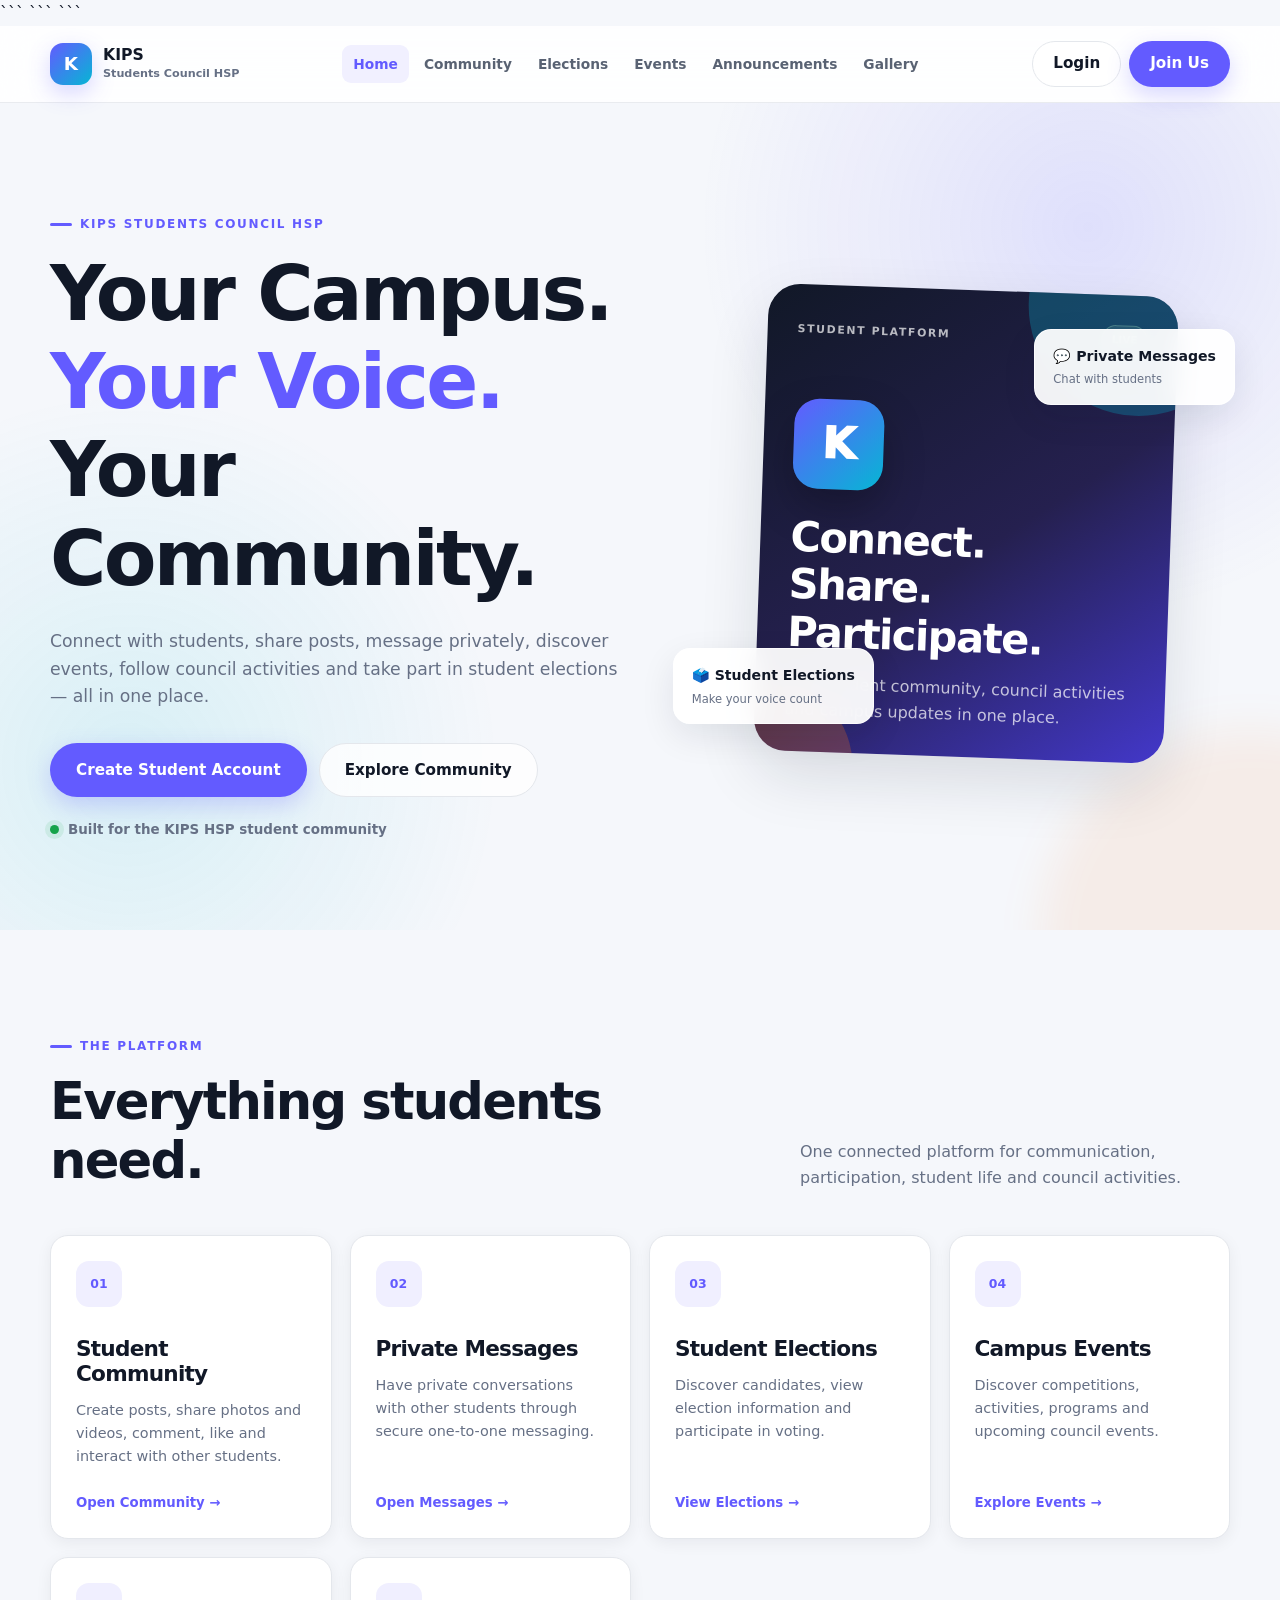
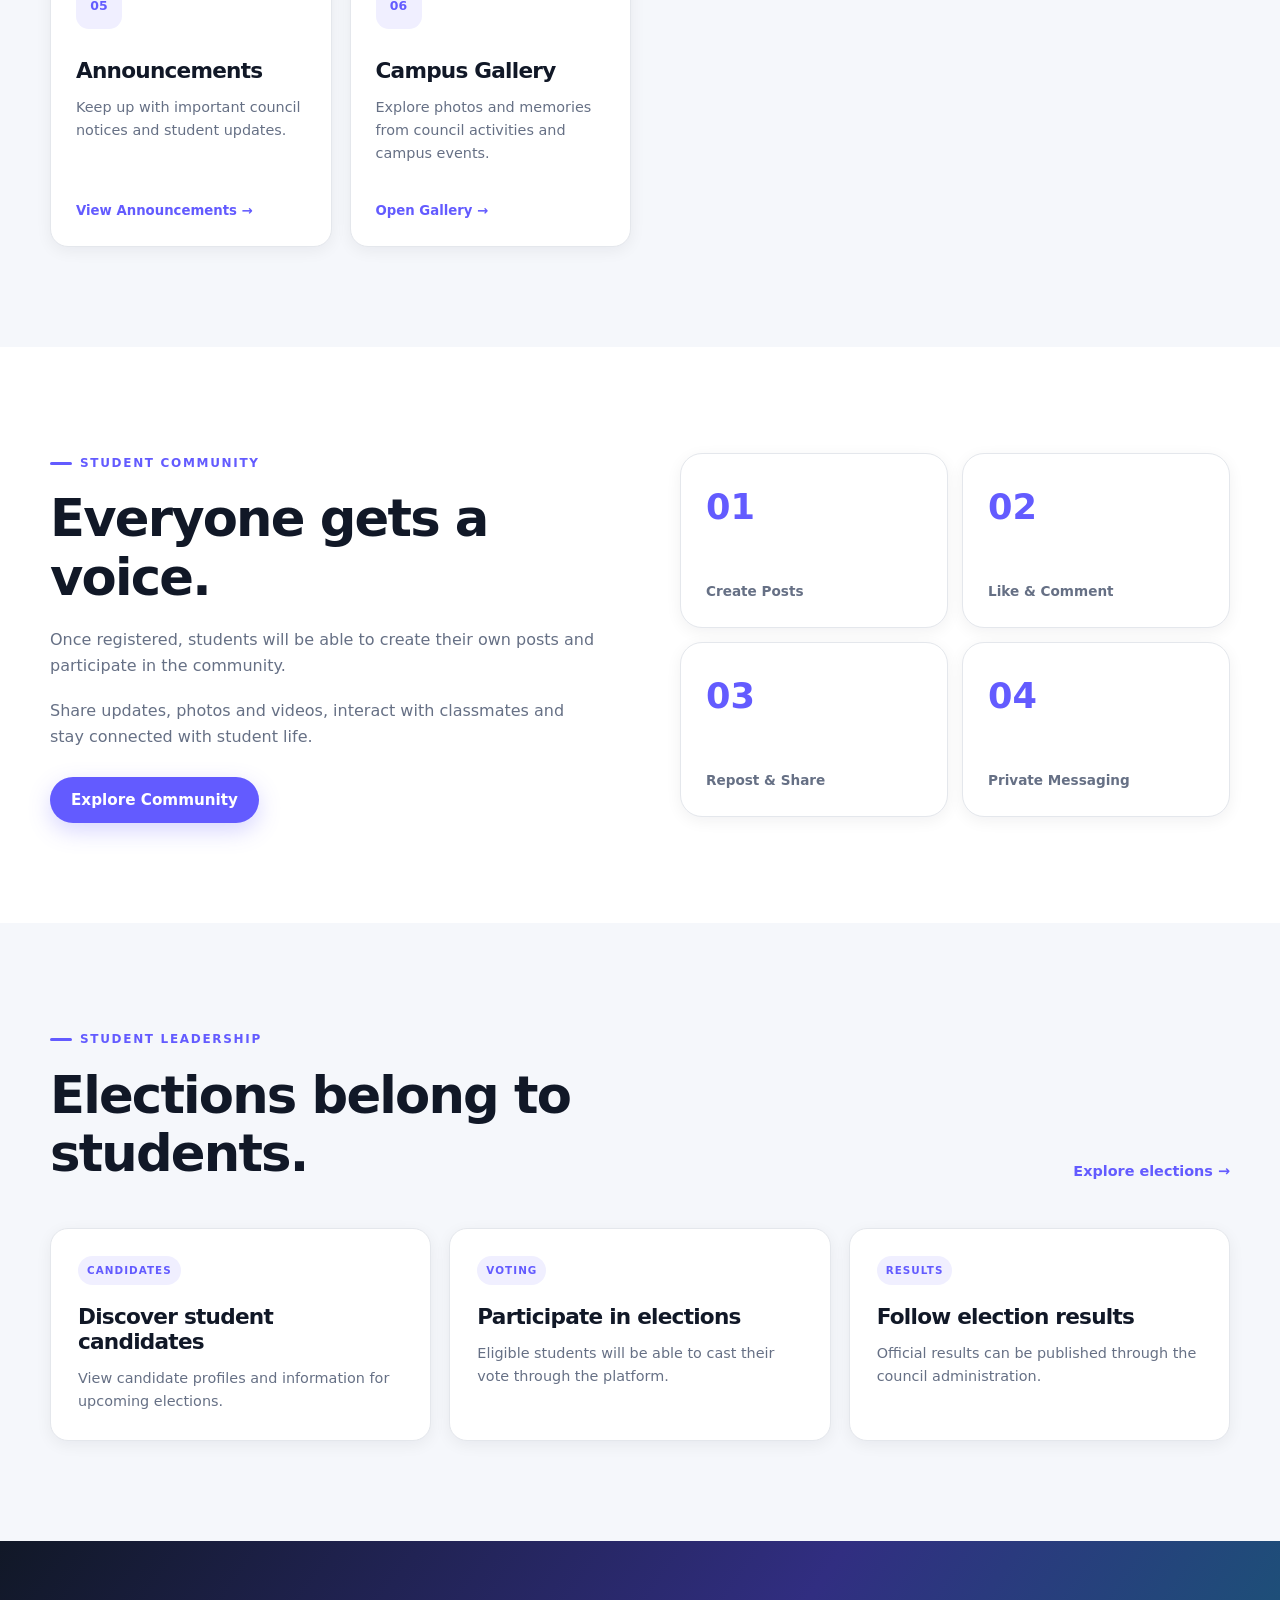
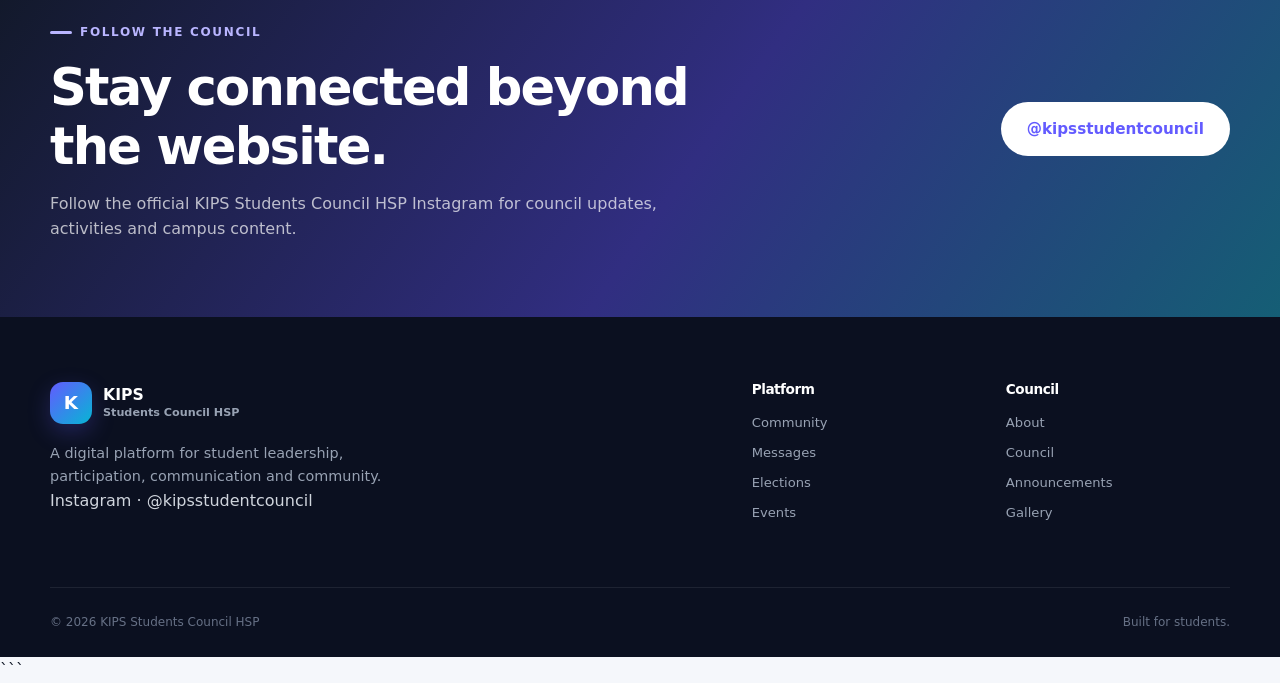
==== commit 126fcf7a: "Update index.html" ====
--- a/index.html
+++ b/index.html
@@ -1,53 +1,782 @@
 <!DOCTYPE html>
+
 <html lang="en">
 <head>
     <meta charset="UTF-8">
     <meta name="viewport" content="width=device-width, initial-scale=1.0">
 
-    <meta
-        name="description"
-        content="KIPS Students Council HSP — Student leadership, events, elections, announcements and community."
-    >
-
-    <meta
-        name="theme-color"
-        content="#635bff"
-    >
-
-    <title>KIPS Students Council HSP</title>
-
-    <link rel="stylesheet" href="css/style.css">
+```
+<meta
+    name="description"
+    content="KIPS Students Council HSP — Student community, private messages, elections, events and council activities."
+>
+
+<meta
+    name="theme-color"
+    content="#635bff"
+>
+
+<title>KIPS Students Council HSP</title>
+
+<link rel="stylesheet" href="css/style.css">
+```
+
 </head>
 
 <body>
 
-    <!-- =========================
-         HEADER
-    ========================== -->
-
-    <header class="site-header">
-
-        <div class="container nav-wrap">
-
-            <a href="index.html" class="brand">
+```
+<!-- =========================
+     HEADER
+========================== -->
+
+<header class="site-header">
+
+    <div class="container nav-wrap">
+
+        <a href="index.html" class="brand">
+
+            <div class="brand-mark">
+                K
+            </div>
+
+            <div class="brand-text">
+                <strong>KIPS</strong>
+                <span>Students Council HSP</span>
+            </div>
+
+        </a>
+
+
+        <nav class="main-nav" id="mainNav">
+
+            <a href="index.html" class="active">
+                Home
+            </a>
+
+            <a href="community.html">
+                Community
+            </a>
+
+            <a href="elections.html">
+                Elections
+            </a>
+
+            <a href="events.html">
+                Events
+            </a>
+
+            <a href="announcements.html">
+                Announcements
+            </a>
+
+            <a href="gallery.html">
+                Gallery
+            </a>
+
+        </nav>
+
+
+        <div class="nav-actions">
+
+            <a
+                href="login.html"
+                class="btn btn-outline"
+            >
+                Login
+            </a>
+
+            <a
+                href="signup.html"
+                class="btn btn-primary"
+            >
+                Join Us
+            </a>
+
+            <button
+                class="mobile-menu-btn"
+                id="mobileMenuBtn"
+                type="button"
+                aria-label="Open navigation menu"
+                aria-expanded="false"
+            >
+                ☰
+            </button>
+
+        </div>
+
+    </div>
+
+</header>
+
+
+<!-- =========================
+     MAIN
+========================== -->
+
+<main>
+
+
+    <!-- HERO -->
+
+    <section class="hero">
+
+        <div class="container hero-grid">
+
+            <div class="hero-content">
+
+                <span class="eyebrow">
+                    KIPS STUDENTS COUNCIL HSP
+                </span>
+
+
+                <h1>
+                    Your Campus.
+                    <span>Your Voice.</span>
+                    Your Community.
+                </h1>
+
+
+                <p>
+                    Connect with students, share posts,
+                    message privately, discover events,
+                    follow council activities and take
+                    part in student elections — all in one place.
+                </p>
+
+
+                <div class="hero-actions">
+
+                    <a
+                        href="signup.html"
+                        class="btn btn-primary btn-large"
+                    >
+                        Create Student Account
+                    </a>
+
+                    <a
+                        href="community.html"
+                        class="btn btn-outline btn-large"
+                    >
+                        Explore Community
+                    </a>
+
+                </div>
+
+
+                <div class="hero-note">
+
+                    <span class="status-dot"></span>
+
+                    Built for the KIPS HSP student community
+
+                </div>
+
+            </div>
+
+
+            <!-- HERO PLATFORM PREVIEW -->
+
+            <div class="hero-visual">
+
+                <div class="hero-card-main">
+
+                    <div class="hero-card-top">
+
+                        <span class="mini-label">
+                            STUDENT PLATFORM
+                        </span>
+
+                        <span class="mini-status">
+                            LIVE
+                        </span>
+
+                    </div>
+
+
+                    <div class="hero-symbol">
+                        K
+                    </div>
+
+
+                    <h3>
+                        Connect.<br>
+                        Share.<br>
+                        Participate.
+                    </h3>
+
+
+                    <p>
+                        Your student community,
+                        council activities and
+                        campus updates in one place.
+                    </p>
+
+                </div>
+
+
+                <div class="floating-card floating-card-one">
+
+                    <strong>
+                        💬 Private Messages
+                    </strong>
+
+                    <span>
+                        Chat with students
+                    </span>
+
+                </div>
+
+
+                <div class="floating-card floating-card-two">
+
+                    <strong>
+                        🗳️ Student Elections
+                    </strong>
+
+                    <span>
+                        Make your voice count
+                    </span>
+
+                </div>
+
+            </div>
+
+        </div>
+
+    </section>
+
+
+
+    <!-- PLATFORM FEATURES -->
+
+    <section class="section">
+
+        <div class="container">
+
+            <div class="section-heading">
+
+                <div>
+
+                    <span class="eyebrow">
+                        THE PLATFORM
+                    </span>
+
+                    <h2>
+                        Everything students need.
+                    </h2>
+
+                </div>
+
+
+                <p>
+                    One connected platform for
+                    communication, participation,
+                    student life and council activities.
+                </p>
+
+            </div>
+
+
+            <div class="feature-grid">
+
+
+                <a
+                    href="community.html"
+                    class="feature-card"
+                >
+
+                    <div class="feature-icon">
+                        01
+                    </div>
+
+                    <h3>
+                        Student Community
+                    </h3>
+
+                    <p>
+                        Create posts, share photos and
+                        videos, comment, like and interact
+                        with other students.
+                    </p>
+
+                    <span class="feature-link">
+                        Open Community →
+                    </span>
+
+                </a>
+
+
+
+                <a
+                    href="messages.html"
+                    class="feature-card"
+                >
+
+                    <div class="feature-icon">
+                        02
+                    </div>
+
+                    <h3>
+                        Private Messages
+                    </h3>
+
+                    <p>
+                        Have private conversations with
+                        other students through secure
+                        one-to-one messaging.
+                    </p>
+
+                    <span class="feature-link">
+                        Open Messages →
+                    </span>
+
+                </a>
+
+
+
+                <a
+                    href="elections.html"
+                    class="feature-card"
+                >
+
+                    <div class="feature-icon">
+                        03
+                    </div>
+
+                    <h3>
+                        Student Elections
+                    </h3>
+
+                    <p>
+                        Discover candidates, view election
+                        information and participate in voting.
+                    </p>
+
+                    <span class="feature-link">
+                        View Elections →
+                    </span>
+
+                </a>
+
+
+
+                <a
+                    href="events.html"
+                    class="feature-card"
+                >
+
+                    <div class="feature-icon">
+                        04
+                    </div>
+
+                    <h3>
+                        Campus Events
+                    </h3>
+
+                    <p>
+                        Discover competitions, activities,
+                        programs and upcoming council events.
+                    </p>
+
+                    <span class="feature-link">
+                        Explore Events →
+                    </span>
+
+                </a>
+
+
+
+                <a
+                    href="announcements.html"
+                    class="feature-card"
+                >
+
+                    <div class="feature-icon">
+                        05
+                    </div>
+
+                    <h3>
+                        Announcements
+                    </h3>
+
+                    <p>
+                        Keep up with important council
+                        notices and student updates.
+                    </p>
+
+                    <span class="feature-link">
+                        View Announcements →
+                    </span>
+
+                </a>
+
+
+
+                <a
+                    href="gallery.html"
+                    class="feature-card"
+                >
+
+                    <div class="feature-icon">
+                        06
+                    </div>
+
+                    <h3>
+                        Campus Gallery
+                    </h3>
+
+                    <p>
+                        Explore photos and memories from
+                        council activities and campus events.
+                    </p>
+
+                    <span class="feature-link">
+                        Open Gallery →
+                    </span>
+
+                </a>
+
+            </div>
+
+        </div>
+
+    </section>
+
+
+
+    <!-- COMMUNITY CTA -->
+
+    <section class="section section-alt">
+
+        <div class="container split-section">
+
+            <div>
+
+                <span class="eyebrow">
+                    STUDENT COMMUNITY
+                </span>
+
+
+                <h2>
+                    Everyone gets a voice.
+                </h2>
+
+
+                <p>
+                    Once registered, students will be able
+                    to create their own posts and participate
+                    in the community.
+                </p>
+
+
+                <p>
+                    Share updates, photos and videos,
+                    interact with classmates and stay
+                    connected with student life.
+                </p>
+
+
+                <a
+                    href="community.html"
+                    class="btn btn-primary"
+                >
+                    Explore Community
+                </a>
+
+            </div>
+
+
+            <div class="stats-panel">
+
+
+                <div class="stat">
+
+                    <strong>
+                        01
+                    </strong>
+
+                    <span>
+                        Create Posts
+                    </span>
+
+                </div>
+
+
+                <div class="stat">
+
+                    <strong>
+                        02
+                    </strong>
+
+                    <span>
+                        Like & Comment
+                    </span>
+
+                </div>
+
+
+                <div class="stat">
+
+                    <strong>
+                        03
+                    </strong>
+
+                    <span>
+                        Repost & Share
+                    </span>
+
+                </div>
+
+
+                <div class="stat">
+
+                    <strong>
+                        04
+                    </strong>
+
+                    <span>
+                        Private Messaging
+                    </span>
+
+                </div>
+
+            </div>
+
+        </div>
+
+    </section>
+
+
+
+    <!-- ELECTIONS -->
+
+    <section class="section">
+
+        <div class="container">
+
+            <div class="section-heading">
+
+                <div>
+
+                    <span class="eyebrow">
+                        STUDENT LEADERSHIP
+                    </span>
+
+                    <h2>
+                        Elections belong to students.
+                    </h2>
+
+                </div>
+
+
+                <a
+                    href="elections.html"
+                    class="text-link"
+                >
+                    Explore elections →
+                </a>
+
+            </div>
+
+
+            <div class="updates-grid">
+
+
+                <article class="update-card">
+
+                    <span class="update-tag">
+                        CANDIDATES
+                    </span>
+
+                    <h3>
+                        Discover student candidates
+                    </h3>
+
+                    <p>
+                        View candidate profiles and
+                        information for upcoming elections.
+                    </p>
+
+                </article>
+
+
+
+                <article class="update-card">
+
+                    <span class="update-tag">
+                        VOTING
+                    </span>
+
+                    <h3>
+                        Participate in elections
+                    </h3>
+
+                    <p>
+                        Eligible students will be able
+                        to cast their vote through the
+                        platform.
+                    </p>
+
+                </article>
+
+
+
+                <article class="update-card">
+
+                    <span class="update-tag">
+                        RESULTS
+                    </span>
+
+                    <h3>
+                        Follow election results
+                    </h3>
+
+                    <p>
+                        Official results can be published
+                        through the council administration.
+                    </p>
+
+                </article>
+
+            </div>
+
+        </div>
+
+    </section>
+
+
+
+    <!-- INSTAGRAM -->
+
+    <section class="cta-section">
+
+        <div class="container cta-content">
+
+            <div>
+
+                <span class="eyebrow">
+                    FOLLOW THE COUNCIL
+                </span>
+
+                <h2>
+                    Stay connected beyond the website.
+                </h2>
+
+                <p>
+                    Follow the official KIPS Students Council
+                    HSP Instagram for council updates,
+                    activities and campus content.
+                </p>
+
+            </div>
+
+
+            <a
+                href="https://www.instagram.com/kipsstudentcouncil/"
+                target="_blank"
+                rel="noopener noreferrer"
+                class="btn btn-light btn-large"
+            >
+                @kipsstudentcouncil
+            </a>
+
+        </div>
+
+    </section>
+
+</main>
+
+
+
+<!-- =========================
+     FOOTER
+========================== -->
+
+<footer class="site-footer">
+
+    <div class="container footer-grid">
+
+
+        <div>
+
+            <a
+                href="index.html"
+                class="brand footer-brand"
+            >
 
                 <div class="brand-mark">
                     K
                 </div>
 
                 <div class="brand-text">
-                    <strong>KIPS</strong>
-                    <span>Students Council HSP</span>
-                </div>
-
-            </a>
-
-
-            <nav class="main-nav" id="mainNav">
-
-                <a href="index.html" class="active">
-                    Home
-                </a>
+
+                    <strong>
+                        KIPS
+                    </strong>
+
+                    <span>
+                        Students Council HSP
+                    </span>
+
+                </div>
+
+            </a>
+
+
+            <p>
+                A digital platform for student
+                leadership, participation,
+                communication and community.
+            </p>
+
+
+            <a
+                href="https://www.instagram.com/kipsstudentcouncil/"
+                target="_blank"
+                rel="noopener noreferrer"
+                class="footer-instagram"
+            >
+                Instagram · @kipsstudentcouncil
+            </a>
+
+        </div>
+
+
+
+        <div class="footer-links">
+
+
+            <div>
+
+                <h4>
+                    Platform
+                </h4>
+
+                <a href="community.html">
+                    Community
+                </a>
+
+                <a href="messages.html">
+                    Messages
+                </a>
+
+                <a href="elections.html">
+                    Elections
+                </a>
+
+                <a href="events.html">
+                    Events
+                </a>
+
+            </div>
+
+
+            <div>
+
+                <h4>
+                    Council
+                </h4>
 
                 <a href="about.html">
                     About
@@ -57,711 +786,39 @@
                     Council
                 </a>
 
-                <a href="elections.html">
-                    Elections
-                </a>
-
-                <a href="events.html">
-                    Events
-                </a>
-
-                <a href="community.html">
-                    Community
-                </a>
-
-            </nav>
-
-
-            <div class="nav-actions">
-
-                <a
-                    href="login.html"
-                    class="btn btn-outline"
-                >
-                    Login
-                </a>
-
-                <a
-                    href="signup.html"
-                    class="btn btn-primary"
-                >
-                    Join Us
-                </a>
-
-                <button
-                    class="mobile-menu-btn"
-                    id="mobileMenuBtn"
-                    type="button"
-                    aria-label="Open navigation menu"
-                    aria-expanded="false"
-                >
-                    ☰
-                </button>
+                <a href="announcements.html">
+                    Announcements
+                </a>
+
+                <a href="gallery.html">
+                    Gallery
+                </a>
 
             </div>
 
         </div>
 
-    </header>
-
-
-    <!-- =========================
-         MAIN
-    ========================== -->
-
-    <main>
-
-
-        <!-- HERO -->
-
-        <section class="hero">
-
-            <div class="container hero-grid">
-
-                <div class="hero-content">
-
-                    <span class="eyebrow">
-                        KIPS Students Council HSP
-                    </span>
-
-
-                    <h1>
-                        Your Campus.
-                        <span>Your Voice.</span>
-                        Your Council.
-                    </h1>
-
-
-                    <p>
-                        A digital space for students to connect,
-                        participate, discover campus events,
-                        follow council activities and make their
-                        voice heard.
-                    </p>
-
-
-                    <div class="hero-actions">
-
-                        <a
-                            href="signup.html"
-                            class="btn btn-primary btn-large"
-                        >
-                            Create Student Account
-                        </a>
-
-                        <a
-                            href="elections.html"
-                            class="btn btn-outline btn-large"
-                        >
-                            Explore Elections
-                        </a>
-
-                    </div>
-
-
-                    <div class="hero-note">
-
-                        <span class="status-dot"></span>
-
-                        Built for the KIPS HSP student community
-
-                    </div>
-
-                </div>
-
-
-                <!-- HERO VISUAL -->
-
-                <div class="hero-visual">
-
-                    <div class="hero-card-main">
-
-                        <div class="hero-card-top">
-
-                            <span class="mini-label">
-                                STUDENT COUNCIL
-                            </span>
-
-                            <span class="mini-status">
-                                ACTIVE
-                            </span>
-
-                        </div>
-
-
-                        <div class="hero-symbol">
-                            K
-                        </div>
-
-
-                        <h3>
-                            Connect.<br>
-                            Participate.<br>
-                            Lead.
-                        </h3>
-
-
-                        <p>
-                            Everything students need,
-                            in one place.
-                        </p>
-
-                    </div>
-
-
-                    <div class="floating-card floating-card-one">
-
-                        <strong>
-                            🗳️ Elections
-                        </strong>
-
-                        <span>
-                            Make your voice count
-                        </span>
-
-                    </div>
-
-
-                    <div class="floating-card floating-card-two">
-
-                        <strong>
-                            🎯 Events
-                        </strong>
-
-                        <span>
-                            Stay connected
-                        </span>
-
-                    </div>
-
-                </div>
-
-            </div>
-
-        </section>
-
-
-
-        <!-- QUICK ACCESS -->
-
-        <section class="section">
-
-            <div class="container">
-
-                <div class="section-heading">
-
-                    <div>
-
-                        <span class="eyebrow">
-                            EXPLORE
-                        </span>
-
-                        <h2>
-                            Everything happening on campus.
-                        </h2>
-
-                    </div>
-
-
-                    <p>
-                        Explore council activities,
-                        student events, announcements
-                        and the community.
-                    </p>
-
-                </div>
-
-
-                <div class="feature-grid">
-
-
-                    <a
-                        href="elections.html"
-                        class="feature-card"
-                    >
-
-                        <div class="feature-icon">
-                            01
-                        </div>
-
-                        <h3>
-                            Student Elections
-                        </h3>
-
-                        <p>
-                            View candidates, election information
-                            and participate in student voting.
-                        </p>
-
-                        <span class="feature-link">
-                            View Elections →
-                        </span>
-
-                    </a>
-
-
-
-                    <a
-                        href="events.html"
-                        class="feature-card"
-                    >
-
-                        <div class="feature-icon">
-                            02
-                        </div>
-
-                        <h3>
-                            Campus Events
-                        </h3>
-
-                        <p>
-                            Discover upcoming activities,
-                            competitions, programs and
-                            council events.
-                        </p>
-
-                        <span class="feature-link">
-                            Explore Events →
-                        </span>
-
-                    </a>
-
-
-
-                    <a
-                        href="community.html"
-                        class="feature-card"
-                    >
-
-                        <div class="feature-icon">
-                            03
-                        </div>
-
-                        <h3>
-                            Student Community
-                        </h3>
-
-                        <p>
-                            Connect with fellow students
-                            and participate in the campus
-                            community.
-                        </p>
-
-                        <span class="feature-link">
-                            Enter Community →
-                        </span>
-
-                    </a>
-
-
-
-                    <a
-                        href="announcements.html"
-                        class="feature-card"
-                    >
-
-                        <div class="feature-icon">
-                            04
-                        </div>
-
-                        <h3>
-                            Announcements
-                        </h3>
-
-                        <p>
-                            Keep up with important council
-                            and campus announcements.
-                        </p>
-
-                        <span class="feature-link">
-                            View Updates →
-                        </span>
-
-                    </a>
-
-                </div>
-
-            </div>
-
-        </section>
-
-
-
-        <!-- ABOUT PREVIEW -->
-
-        <section class="section section-alt">
-
-            <div class="container split-section">
-
-                <div>
-
-                    <span class="eyebrow">
-                        ABOUT THE COUNCIL
-                    </span>
-
-
-                    <h2>
-                        A platform built around
-                        student participation.
-                    </h2>
-
-
-                    <p>
-                        KIPS Students Council HSP brings
-                        student leadership and campus
-                        activities together through one
-                        connected digital platform.
-                    </p>
-
-
-                    <p>
-                        From elections and events to
-                        announcements and student
-                        interaction, the goal is simple:
-                        make participation easier and
-                        more accessible.
-                    </p>
-
-
-                    <a
-                        href="about.html"
-                        class="btn btn-primary"
-                    >
-                        Learn About Us
-                    </a>
-
-                </div>
-
-
-                <div class="stats-panel">
-
-
-                    <div class="stat">
-
-                        <strong>
-                            01
-                        </strong>
-
-                        <span>
-                            Student Community
-                        </span>
-
-                    </div>
-
-
-                    <div class="stat">
-
-                        <strong>
-                            02
-                        </strong>
-
-                        <span>
-                            Leadership & Elections
-                        </span>
-
-                    </div>
-
-
-                    <div class="stat">
-
-                        <strong>
-                            03
-                        </strong>
-
-                        <span>
-                            Campus Events
-                        </span>
-
-                    </div>
-
-
-                    <div class="stat">
-
-                        <strong>
-                            04
-                        </strong>
-
-                        <span>
-                            Digital Community
-                        </span>
-
-                    </div>
-
-                </div>
-
-            </div>
-
-        </section>
-
-
-
-        <!-- LATEST UPDATES -->
-
-        <section class="section">
-
-            <div class="container">
-
-                <div class="section-heading">
-
-                    <div>
-
-                        <span class="eyebrow">
-                            LATEST
-                        </span>
-
-                        <h2>
-                            Latest updates
-                        </h2>
-
-                    </div>
-
-
-                    <a
-                        href="announcements.html"
-                        class="text-link"
-                    >
-                        View all →
-                    </a>
-
-                </div>
-
-
-                <div class="updates-grid">
-
-
-                    <article class="update-card">
-
-                        <span class="update-tag">
-                            ANNOUNCEMENT
-                        </span>
-
-                        <h3>
-                            Stay tuned for council updates
-                        </h3>
-
-                        <p>
-                            Important announcements and
-                            student updates will appear here.
-                        </p>
-
-                        <span class="update-date">
-                            KIPS Students Council HSP
-                        </span>
-
-                    </article>
-
-
-
-                    <article class="update-card">
-
-                        <span class="update-tag">
-                            EVENTS
-                        </span>
-
-                        <h3>
-                            Upcoming campus activities
-                        </h3>
-
-                        <p>
-                            Events and activities will be
-                            displayed here as they are published.
-                        </p>
-
-                        <span class="update-date">
-                            KIPS Students Council HSP
-                        </span>
-
-                    </article>
-
-
-
-                    <article class="update-card">
-
-                        <span class="update-tag">
-                            COMMUNITY
-                        </span>
-
-                        <h3>
-                            Student community coming soon
-                        </h3>
-
-                        <p>
-                            Connect and interact with students
-                            through the community platform.
-                        </p>
-
-                        <span class="update-date">
-                            KIPS Students Council HSP
-                        </span>
-
-                    </article>
-
-                </div>
-
-            </div>
-
-        </section>
-
-
-
-        <!-- CALL TO ACTION -->
-
-        <section class="cta-section">
-
-            <div class="container cta-content">
-
-                <div>
-
-                    <span class="eyebrow">
-                        JOIN THE COMMUNITY
-                    </span>
-
-                    <h2>
-                        Be part of the student community.
-                    </h2>
-
-                    <p>
-                        Create your account and get ready
-                        to participate in everything happening
-                        through the council.
-                    </p>
-
-                </div>
-
-
-                <a
-                    href="signup.html"
-                    class="btn btn-light btn-large"
-                >
-                    Create Account
-                </a>
-
-            </div>
-
-        </section>
-
-    </main>
-
-
-
-    <!-- =========================
-         FOOTER
-    ========================== -->
-
-    <footer class="site-footer">
-
-        <div class="container footer-grid">
-
-
-            <div>
-
-                <a
-                    href="index.html"
-                    class="brand footer-brand"
-                >
-
-                    <div class="brand-mark">
-                        K
-                    </div>
-
-                    <div class="brand-text">
-
-                        <strong>
-                            KIPS
-                        </strong>
-
-                        <span>
-                            Students Council HSP
-                        </span>
-
-                    </div>
-
-                </a>
-
-
-                <p>
-                    A digital platform for student
-                    leadership, participation and community.
-                </p>
-
-            </div>
-
-
-
-            <div class="footer-links">
-
-
-                <div>
-
-                    <h4>
-                        Explore
-                    </h4>
-
-                    <a href="about.html">
-                        About
-                    </a>
-
-                    <a href="council.html">
-                        Council
-                    </a>
-
-                    <a href="elections.html">
-                        Elections
-                    </a>
-
-                    <a href="events.html">
-                        Events
-                    </a>
-
-                </div>
-
-
-                <div>
-
-                    <h4>
-                        Community
-                    </h4>
-
-                    <a href="community.html">
-                        Community
-                    </a>
-
-                    <a href="announcements.html">
-                        Announcements
-                    </a>
-
-                    <a href="gallery.html">
-                        Gallery
-                    </a>
-
-                    <a href="login.html">
-                        Login
-                    </a>
-
-                </div>
-
-            </div>
-
-        </div>
-
-
-        <div class="container footer-bottom">
-
-            <span>
-                © 2026 KIPS Students Council HSP
-            </span>
-
-            <span>
-                Built for students.
-            </span>
-
-        </div>
-
-    </footer>
-
-
-
-    <script src="js/app.js"></script>
+    </div>
+
+
+    <div class="container footer-bottom">
+
+        <span>
+            © 2026 KIPS Students Council HSP
+        </span>
+
+        <span>
+            Built for students.
+        </span>
+
+    </div>
+
+</footer>
+
+
+
+<script src="js/app.js"></script>
+```
 
 </body>
 </html>
--- a/css/style.css
+++ b/css/style.css
@@ -2,6 +2,7 @@
     --bg: #f5f7fb;
     --surface: #ffffff;
     --surface-soft: #eef2f8;
+
     --text: #111827;
     --muted: #667085;
 
@@ -29,9 +30,9 @@
 }
 
 
-/* =========================
+/* ========================================
    RESET
-========================= */
+======================================== */
 
 * {
     margin: 0;
@@ -83,12 +84,16 @@
 }
 
 
-/* =========================
+/* ========================================
    GLOBAL
-========================= */
+======================================== */
 
 .container {
-    width: min(var(--max-width), calc(100% - 40px));
+    width: min(
+        var(--max-width),
+        calc(100% - 40px)
+    );
+
     margin-inline: auto;
 }
 
@@ -107,20 +112,24 @@
 
     margin-bottom: 16px;
 
+    color: var(--primary);
+
     font-size: 0.75rem;
     font-weight: 800;
+
     letter-spacing: 0.14em;
 
-    color: var(--primary);
     text-transform: uppercase;
 }
 
 .eyebrow::before {
     content: "";
+
     width: 22px;
     height: 3px;
 
     border-radius: 999px;
+
     background: var(--primary);
 }
 
@@ -129,15 +138,24 @@
 h3,
 h4 {
     line-height: 1.15;
+
     letter-spacing: -0.035em;
 }
 
 h1 {
-    font-size: clamp(2.8rem, 6vw, 5.7rem);
+    font-size: clamp(
+        2.8rem,
+        6vw,
+        5.7rem
+    );
 }
 
 h2 {
-    font-size: clamp(2rem, 4vw, 3.4rem);
+    font-size: clamp(
+        2rem,
+        4vw,
+        3.4rem
+    );
 }
 
 h3 {
@@ -149,20 +167,24 @@
 }
 
 
-/* =========================
+/* ========================================
    BUTTONS
-========================= */
+======================================== */
 
 .btn {
     display: inline-flex;
+
     align-items: center;
     justify-content: center;
+
     gap: 9px;
 
     min-height: 46px;
+
     padding: 0 20px;
 
     border: 1px solid transparent;
+
     border-radius: 999px;
 
     font-size: 0.95rem;
@@ -181,56 +203,84 @@
 
 .btn-primary {
     color: #ffffff;
+
     background: var(--primary);
 
     box-shadow:
-        0 8px 22px rgba(99, 91, 255, 0.25);
+        0 8px 22px
+        rgba(99, 91, 255, 0.25);
 }
 
 .btn-primary:hover {
     background: var(--primary-dark);
 
     box-shadow:
-        0 12px 28px rgba(99, 91, 255, 0.32);
+        0 12px 28px
+        rgba(99, 91, 255, 0.32);
 }
 
 .btn-outline {
     color: var(--text);
-    background: rgba(255, 255, 255, 0.8);
+
+    background: rgba(
+        255,
+        255,
+        255,
+        0.8
+    );
 
     border-color: var(--border);
 }
 
 .btn-outline:hover {
+    color: var(--primary);
+
     border-color: var(--primary);
-    color: var(--primary);
 }
 
 .btn-light {
     color: var(--primary);
+
     background: #ffffff;
 }
 
 .btn-large {
     min-height: 54px;
+
     padding-inline: 25px;
 }
 
 
-/* =========================
+/* ========================================
    HEADER
-========================= */
+======================================== */
 
 .site-header {
     position: sticky;
+
     top: 0;
+
     z-index: 100;
 
-    background: rgba(255, 255, 255, 0.88);
-
-    border-bottom: 1px solid rgba(228, 231, 236, 0.8);
+    background:
+        rgba(
+            255,
+            255,
+            255,
+            0.88
+        );
+
+    border-bottom:
+        1px solid
+        rgba(
+            228,
+            231,
+            236,
+            0.8
+        );
 
     backdrop-filter: blur(18px);
+
     -webkit-backdrop-filter: blur(18px);
 }
 
@@ -238,7 +288,9 @@
     min-height: 76px;
 
     display: flex;
+
     align-items: center;
+
     justify-content: space-between;
 
     gap: 24px;
@@ -246,7 +298,9 @@
 
 .brand {
     display: inline-flex;
+
     align-items: center;
+
     gap: 11px;
 
     flex-shrink: 0;
@@ -257,11 +311,13 @@
     height: 42px;
 
     display: grid;
+
     place-items: center;
 
     color: #ffffff;
 
     font-size: 1.15rem;
+
     font-weight: 900;
 
     border-radius: 13px;
@@ -274,11 +330,13 @@
         );
 
     box-shadow:
-        0 8px 22px rgba(99, 91, 255, 0.25);
+        0 8px 22px
+        rgba(99, 91, 255, 0.25);
 }
 
 .brand-text {
     display: flex;
+
     flex-direction: column;
 
     line-height: 1.05;
@@ -294,12 +352,15 @@
     color: var(--muted);
 
     font-size: 0.7rem;
+
     font-weight: 650;
 }
 
 .main-nav {
     display: flex;
+
     align-items: center;
+
     justify-content: center;
 
     gap: 4px;
@@ -313,6 +374,7 @@
     color: #596273;
 
     font-size: 0.86rem;
+
     font-weight: 650;
 
     border-radius: 9px;
@@ -325,19 +387,65 @@
 .main-nav a:hover,
 .main-nav a.active {
     color: var(--primary);
+
     background: #f1f0ff;
 }
 
 .nav-actions {
     display: flex;
+
     align-items: center;
+
     gap: 8px;
 }
 
 
-/* =========================
+/* ========================================
+   MOBILE MENU BUTTON
+======================================== */
+
+.mobile-menu-btn {
+    display: none;
+
+    width: 42px;
+    height: 42px;
+
+    align-items: center;
+
+    justify-content: center;
+
+    border: 1px solid var(--border);
+
+    border-radius: 12px;
+
+    color: var(--text);
+
+    background: #ffffff;
+
+    font-size: 1.25rem;
+
+    line-height: 1;
+
+    transition:
+        background var(--transition),
+        color var(--transition),
+        transform var(--transition);
+}
+
+.mobile-menu-btn:hover {
+    color: var(--primary);
+
+    background: #f1f0ff;
+}
+
+.mobile-menu-btn:active {
+    transform: scale(0.94);
+}
+
+
+/* ========================================
    HERO
-========================= */
+======================================== */
 
 .hero {
     position: relative;
@@ -349,14 +457,26 @@
     background:
         radial-gradient(
             circle at 85% 15%,
-            rgba(99, 91, 255, 0.15),
+            rgba(
+                99,
+                91,
+                255,
+                0.15
+            ),
             transparent 30%
         ),
+
         radial-gradient(
             circle at 10% 80%,
-            rgba(6, 182, 212, 0.12),
+            rgba(
+                6,
+                182,
+                212,
+                0.12
+            ),
             transparent 28%
         ),
+
         var(--bg);
 }
 
@@ -373,7 +493,13 @@
 
     border-radius: 50%;
 
-    background: rgba(249, 115, 22, 0.08);
+    background:
+        rgba(
+            249,
+            115,
+            22,
+            0.08
+        );
 
     filter: blur(20px);
 
@@ -382,10 +508,14 @@
 
 .hero-grid {
     position: relative;
+
     z-index: 1;
 
     display: grid;
-    grid-template-columns: 1.05fr 0.95fr;
+
+    grid-template-columns:
+        1.05fr
+        0.95fr;
 
     align-items: center;
 
@@ -410,6 +540,7 @@
 
 .hero-actions {
     display: flex;
+
     flex-wrap: wrap;
 
     gap: 12px;
@@ -419,7 +550,9 @@
 
 .hero-note {
     display: flex;
+
     align-items: center;
+
     gap: 9px;
 
     margin-top: 22px;
@@ -427,6 +560,7 @@
     color: var(--muted);
 
     font-size: 0.84rem;
+
     font-weight: 600;
 }
 
@@ -439,13 +573,19 @@
     background: var(--success);
 
     box-shadow:
-        0 0 0 5px rgba(22, 163, 74, 0.1);
-}
-
-
-/* =========================
+        0 0 0 5px
+        rgba(
+            22,
+            163,
+            74,
+            0.1
+        );
+}
+
+
+/* ========================================
    HERO VISUAL
-========================= */
+======================================== */
 
 .hero-visual {
     position: relative;
@@ -453,21 +593,28 @@
     min-height: 500px;
 
     display: grid;
+
     place-items: center;
 }
 
 .hero-card-main {
     position: relative;
+
     z-index: 2;
 
-    width: min(100%, 410px);
+    width: min(
+        100%,
+        410px
+    );
 
     min-height: 430px;
 
     padding: 30px;
 
     display: flex;
+
     flex-direction: column;
+
     justify-content: center;
 
     overflow: hidden;
@@ -488,11 +635,14 @@
 
     transform: rotate(2deg);
 
-    transition: transform 300ms ease;
+    transition:
+        transform 300ms ease;
 }
 
 .hero-card-main:hover {
-    transform: rotate(0deg) translateY(-5px);
+    transform:
+        rotate(0deg)
+        translateY(-5px);
 }
 
 .hero-card-main::before {
@@ -508,7 +658,13 @@
 
     border-radius: 50%;
 
-    background: rgba(6, 182, 212, 0.28);
+    background:
+        rgba(
+            6,
+            182,
+            212,
+            0.28
+        );
 }
 
 .hero-card-main::after {
@@ -524,21 +680,32 @@
 
     border-radius: 50%;
 
-    background: rgba(249, 115, 22, 0.25);
+    background:
+        rgba(
+            249,
+            115,
+            22,
+            0.25
+        );
 }
 
 .hero-card-top {
     position: relative;
+
     z-index: 1;
 
     display: flex;
+
     justify-content: space-between;
+
     align-items: center;
 }
 
 .mini-label {
     font-size: 0.68rem;
+
     font-weight: 800;
+
     letter-spacing: 0.15em;
 
     opacity: 0.7;
@@ -550,16 +717,32 @@
     color: #b9f6ca;
 
     font-size: 0.65rem;
+
     font-weight: 800;
 
-    border: 1px solid rgba(185, 246, 202, 0.25);
+    border:
+        1px solid
+        rgba(
+            185,
+            246,
+            202,
+            0.25
+        );
+
     border-radius: 999px;
 
-    background: rgba(185, 246, 202, 0.1);
+    background:
+        rgba(
+            185,
+            246,
+            202,
+            0.1
+        );
 }
 
 .hero-symbol {
     position: relative;
+
     z-index: 1;
 
     width: 90px;
@@ -568,11 +751,13 @@
     margin: 55px 0 25px;
 
     display: grid;
+
     place-items: center;
 
     border-radius: 25px;
 
     font-size: 2.7rem;
+
     font-weight: 950;
 
     background:
@@ -583,11 +768,18 @@
         );
 
     box-shadow:
-        0 18px 40px rgba(0, 0, 0, 0.25);
+        0 18px 40px
+        rgba(
+            0,
+            0,
+            0,
+            0.25
+        );
 }
 
 .hero-card-main h3 {
     position: relative;
+
     z-index: 1;
 
     font-size: 2.6rem;
@@ -595,34 +787,59 @@
 
 .hero-card-main p {
     position: relative;
+
     z-index: 1;
 
     margin-top: 14px;
 
-    color: rgba(255, 255, 255, 0.72);
+    color:
+        rgba(
+            255,
+            255,
+            255,
+            0.72
+        );
 }
 
 .floating-card {
     position: absolute;
+
     z-index: 4;
 
     display: flex;
+
     flex-direction: column;
 
     min-width: 180px;
 
     padding: 15px 18px;
 
-    border: 1px solid rgba(255, 255, 255, 0.75);
+    border:
+        1px solid
+        rgba(
+            255,
+            255,
+            255,
+            0.75
+        );
+
     border-radius: 17px;
 
-    background: rgba(255, 255, 255, 0.94);
+    background:
+        rgba(
+            255,
+            255,
+            255,
+            0.94
+        );
 
     box-shadow: var(--shadow-md);
 
     backdrop-filter: blur(12px);
 
-    animation: floatCard 4s ease-in-out infinite;
+    animation:
+        floatCard
+        4s ease-in-out infinite;
 }
 
 .floating-card strong {
@@ -639,35 +856,42 @@
 
 .floating-card-one {
     top: 55px;
+
     right: -5px;
 }
 
 .floating-card-two {
     bottom: 50px;
+
     left: -30px;
 
     animation-delay: 1.2s;
 }
 
 @keyframes floatCard {
+
     0%,
     100% {
-        transform: translateY(0);
+        transform:
+            translateY(0);
     }
 
     50% {
-        transform: translateY(-9px);
-    }
-}
-
-
-/* =========================
+        transform:
+            translateY(-9px);
+    }
+}
+
+
+/* ========================================
    SECTION HEADINGS
-========================= */
+======================================== */
 
 .section-heading {
     display: flex;
+
     align-items: end;
+
     justify-content: space-between;
 
     gap: 35px;
@@ -684,9 +908,9 @@
 }
 
 
-/* =========================
+/* ========================================
    FEATURE CARDS
-========================= */
+======================================== */
 
 .feature-grid {
     display: grid;
@@ -703,18 +927,24 @@
     min-height: 290px;
 
     display: flex;
+
     flex-direction: column;
 
     padding: 25px;
 
     overflow: hidden;
 
-    border: 1px solid var(--border);
+    border:
+        1px solid
+        var(--border);
+
     border-radius: var(--radius-md);
 
-    background: var(--surface);
-
-    box-shadow: var(--shadow-sm);
+    background:
+        var(--surface);
+
+    box-shadow:
+        var(--shadow-sm);
 
     transition:
         transform 220ms ease,
@@ -723,11 +953,19 @@
 }
 
 .feature-card:hover {
-    transform: translateY(-7px);
-
-    border-color: rgba(99, 91, 255, 0.3);
-
-    box-shadow: var(--shadow-md);
+    transform:
+        translateY(-7px);
+
+    border-color:
+        rgba(
+            99,
+            91,
+            255,
+            0.3
+        );
+
+    box-shadow:
+        var(--shadow-md);
 }
 
 .feature-icon {
@@ -735,6 +973,7 @@
     height: 46px;
 
     display: grid;
+
     place-items: center;
 
     margin-bottom: 30px;
@@ -742,6 +981,7 @@
     color: var(--primary);
 
     font-size: 0.78rem;
+
     font-weight: 850;
 
     border-radius: 13px;
@@ -757,18 +997,20 @@
 
 .feature-link {
     margin-top: auto;
+
     padding-top: 24px;
 
     color: var(--primary);
 
     font-size: 0.83rem;
+
     font-weight: 800;
 }
 
 
-/* =========================
+/* ========================================
    SPLIT SECTION
-========================= */
+======================================== */
 
 .split-section {
     display: grid;
@@ -810,21 +1052,30 @@
     padding: 25px;
 
     display: flex;
+
     flex-direction: column;
+
     justify-content: space-between;
 
-    border: 1px solid var(--border);
+    border:
+        1px solid
+        var(--border);
+
     border-radius: 22px;
 
-    background: var(--surface);
-
-    box-shadow: var(--shadow-sm);
-
-    transition: transform 200ms ease;
+    background:
+        var(--surface);
+
+    box-shadow:
+        var(--shadow-sm);
+
+    transition:
+        transform 200ms ease;
 }
 
 .stat:hover {
-    transform: translateY(-4px);
+    transform:
+        translateY(-4px);
 }
 
 .stat strong {
@@ -837,18 +1088,20 @@
     color: var(--muted);
 
     font-size: 0.85rem;
+
     font-weight: 700;
 }
 
 
-/* =========================
+/* ========================================
    UPDATES
-========================= */
+======================================== */
 
 .text-link {
     color: var(--primary);
 
     font-size: 0.9rem;
+
     font-weight: 800;
 }
 
@@ -864,12 +1117,18 @@
 .update-card {
     padding: 27px;
 
-    border: 1px solid var(--border);
-    border-radius: var(--radius-md);
-
-    background: var(--surface);
-
-    box-shadow: var(--shadow-sm);
+    border:
+        1px solid
+        var(--border);
+
+    border-radius:
+        var(--radius-md);
+
+    background:
+        var(--surface);
+
+    box-shadow:
+        var(--shadow-sm);
 }
 
 .update-tag {
@@ -880,7 +1139,9 @@
     color: var(--primary);
 
     font-size: 0.65rem;
+
     font-weight: 850;
+
     letter-spacing: 0.1em;
 
     border-radius: 999px;
@@ -906,13 +1167,14 @@
     color: #98a2b3;
 
     font-size: 0.72rem;
+
     font-weight: 650;
 }
 
 
-/* =========================
+/* ========================================
    CTA
-========================= */
+======================================== */
 
 .cta-section {
     padding: 75px 0;
@@ -930,7 +1192,9 @@
 
 .cta-content {
     display: flex;
+
     align-items: center;
+
     justify-content: space-between;
 
     gap: 45px;
@@ -953,13 +1217,19 @@
 
     margin-top: 15px;
 
-    color: rgba(255, 255, 255, 0.7);
-}
-
-
-/* =========================
+    color:
+        rgba(
+            255,
+            255,
+            255,
+            0.7
+        );
+}
+
+
+/* ========================================
    FOOTER
-========================= */
+======================================== */
 
 .site-footer {
     padding-top: 65px;
@@ -980,11 +1250,13 @@
     padding-bottom: 55px;
 }
 
-.footer-brand .brand-text strong {
+.footer-brand
+.brand-text strong {
     color: #ffffff;
 }
 
-.footer-brand .brand-text span {
+.footer-brand
+.brand-text span {
     color: #98a2b3;
 }
 
@@ -1009,7 +1281,9 @@
 
 .footer-links div {
     display: flex;
+
     flex-direction: column;
+
     align-items: flex-start;
 }
 
@@ -1028,7 +1302,8 @@
 
     font-size: 0.82rem;
 
-    transition: color var(--transition);
+    transition:
+        color var(--transition);
 }
 
 .footer-links a:hover {
@@ -1039,12 +1314,21 @@
     min-height: 70px;
 
     display: flex;
+
     align-items: center;
+
     justify-content: space-between;
 
     gap: 20px;
 
-    border-top: 1px solid rgba(255, 255, 255, 0.08);
+    border-top:
+        1px solid
+        rgba(
+            255,
+            255,
+            255,
+            0.08
+        );
 
     color: #667085;
 
@@ -1052,15 +1336,81 @@
 }
 
 
-/* =========================
+/* ========================================
    TABLET
-========================= */
+======================================== */
 
 @media (max-width: 1050px) {
 
+    .mobile-menu-btn {
+        display: inline-flex;
+    }
+
+
     .main-nav {
+        position: absolute;
+
+        top: calc(100% + 8px);
+
+        left: 14px;
+        right: 14px;
+
         display: none;
-    }
+
+        flex-direction: column;
+
+        align-items: stretch;
+
+        padding: 10px;
+
+        border:
+            1px solid
+            var(--border);
+
+        border-radius: 18px;
+
+        background:
+            rgba(
+                255,
+                255,
+                255,
+                0.97
+            );
+
+        box-shadow:
+            var(--shadow-md);
+
+        backdrop-filter: blur(18px);
+
+        -webkit-backdrop-filter: blur(18px);
+    }
+
+
+    .main-nav.mobile-open {
+        display: flex;
+
+        animation:
+            mobileMenuIn
+            180ms ease forwards;
+    }
+
+
+    .main-nav a {
+        width: 100%;
+
+        padding: 13px 14px;
+
+        border-radius: 11px;
+
+        font-size: 0.9rem;
+    }
+
+
+    .main-nav a:hover,
+    .main-nav a.active {
+        background: #f1f0ff;
+    }
+
 
     .hero-grid {
         grid-template-columns: 1fr;
@@ -1068,33 +1418,40 @@
         gap: 55px;
     }
 
+
     .hero-content {
         text-align: center;
     }
 
+
     .hero-content > p {
         margin-inline: auto;
     }
+
 
     .hero-actions,
     .hero-note {
         justify-content: center;
     }
 
+
     .hero-visual {
         min-height: 450px;
     }
+
 
     .feature-grid {
         grid-template-columns:
             repeat(2, 1fr);
     }
 
+
     .split-section {
         grid-template-columns: 1fr;
 
         gap: 50px;
     }
+
 
     .updates-grid {
         grid-template-columns:
@@ -1103,26 +1460,48 @@
 }
 
 
-/* =========================
+@keyframes mobileMenuIn {
+
+    from {
+        opacity: 0;
+
+        transform:
+            translateY(-8px);
+    }
+
+    to {
+        opacity: 1;
+
+        transform:
+            translateY(0);
+    }
+}
+
+
+/* ========================================
    MOBILE
-========================= */
+======================================== */
 
 @media (max-width: 700px) {
 
     .container {
-        width: min(
-            var(--max-width),
-            calc(100% - 28px)
-        );
-    }
+        width:
+            min(
+                var(--max-width),
+                calc(100% - 28px)
+            );
+    }
+
 
     .section {
         padding: 70px 0;
     }
 
+
     .nav-wrap {
         min-height: 68px;
     }
+
 
     .brand-mark {
         width: 38px;
@@ -1131,51 +1510,66 @@
         border-radius: 11px;
     }
 
+
     .brand-text span {
         display: none;
     }
 
+
     .nav-actions .btn-outline {
         display: none;
     }
 
+
     .nav-actions .btn {
         min-height: 40px;
+
         padding-inline: 15px;
 
         font-size: 0.78rem;
     }
+
 
     .hero {
         padding: 70px 0 65px;
     }
 
+
     .hero-content h1 {
-        font-size: clamp(
-            2.55rem,
-            13vw,
-            4rem
-        );
-    }
+        font-size:
+            clamp(
+                2.55rem,
+                13vw,
+                4rem
+            );
+    }
+
 
     .hero-content > p {
         font-size: 0.95rem;
     }
 
+
     .hero-actions {
         flex-direction: column;
     }
 
+
     .hero-actions .btn {
         width: 100%;
     }
 
+
     .hero-visual {
         min-height: 410px;
     }
 
+
     .hero-card-main {
-        width: calc(100% - 25px);
+        width:
+            calc(
+                100% - 25px
+            );
 
         min-height: 380px;
 
@@ -1183,77 +1577,98 @@
 
         border-radius: 25px;
     }
+
 
     .hero-symbol {
         margin-top: 42px;
     }
 
+
     .hero-card-main h3 {
         font-size: 2.1rem;
     }
 
+
     .floating-card {
         min-width: 145px;
 
         padding: 12px 14px;
     }
 
+
     .floating-card-one {
         top: 18px;
+
         right: -5px;
     }
+
 
     .floating-card-two {
         bottom: 18px;
+
         left: -5px;
     }
+
 
     .section-heading {
         align-items: flex-start;
+
         flex-direction: column;
 
         gap: 15px;
 
         margin-bottom: 30px;
     }
+
 
     .feature-grid,
     .updates-grid {
         grid-template-columns: 1fr;
     }
 
+
     .feature-card {
         min-height: 245px;
     }
 
+
     .stats-panel {
-        grid-template-columns: 1fr 1fr;
-    }
+        grid-template-columns:
+            1fr 1fr;
+    }
+
 
     .stat {
         min-height: 140px;
     }
 
+
     .cta-content {
         flex-direction: column;
+
         align-items: flex-start;
     }
+
 
     .cta-content .btn {
         width: 100%;
     }
 
+
     .footer-grid {
         grid-template-columns: 1fr;
 
         gap: 45px;
     }
 
+
     .footer-bottom {
         min-height: 85px;
 
         align-items: flex-start;
+
         justify-content: center;
+
         flex-direction: column;
 
         padding: 18px 0;
@@ -1261,61 +1676,94 @@
 }
 
 
-/* =========================
+/* ========================================
    SMALL PHONES
-========================= */
-
-@media (max-width: 400px) {
-
-    .brand-text strong {
-        font-size: 0.88rem;
-    }
+======================================== */
+
+@media (max-width: 450px) {
+
+    .nav-actions {
+        gap: 6px;
+    }
+
+
+    .nav-actions .btn-primary {
+        min-height: 40px;
+
+        padding-inline: 13px;
+
+        font-size: 0.76rem;
+    }
+
+
+    .mobile-menu-btn {
+        width: 40px;
+        height: 40px;
+    }
+
 
     .hero-card-main {
         min-height: 350px;
     }
 
+
     .hero-card-main h3 {
         font-size: 1.8rem;
     }
 
+
     .floating-card {
         min-width: 130px;
 
         padding: 10px 12px;
     }
 
+
     .stats-panel {
         grid-template-columns: 1fr;
     }
 }
 
 
-/* =========================
+/* ========================================
    ACCESSIBILITY
-========================= */
+======================================== */
 
 :focus-visible {
-    outline: 3px solid rgba(99, 91, 255, 0.35);
+    outline:
+        3px solid
+        rgba(
+            99,
+            91,
+            255,
+            0.35
+        );
+
     outline-offset: 3px;
 }
 
 
-/* =========================
+/* ========================================
    REDUCED MOTION
-========================= */
+======================================== */
 
 @media (prefers-reduced-motion: reduce) {
 
     html {
         scroll-behavior: auto;
     }
+
 
     *,
     *::before,
     *::after {
-        animation-duration: 0.01ms !important;
-        animation-iteration-count: 1 !important;
-        transition-duration: 0.01ms !important;
-    }
-}
+        animation-duration:
+            0.01ms !important;
+
+        animation-iteration-count:
+            1 !important;
+
+        transition-duration:
+            0.01ms !important;
+    }
+}
